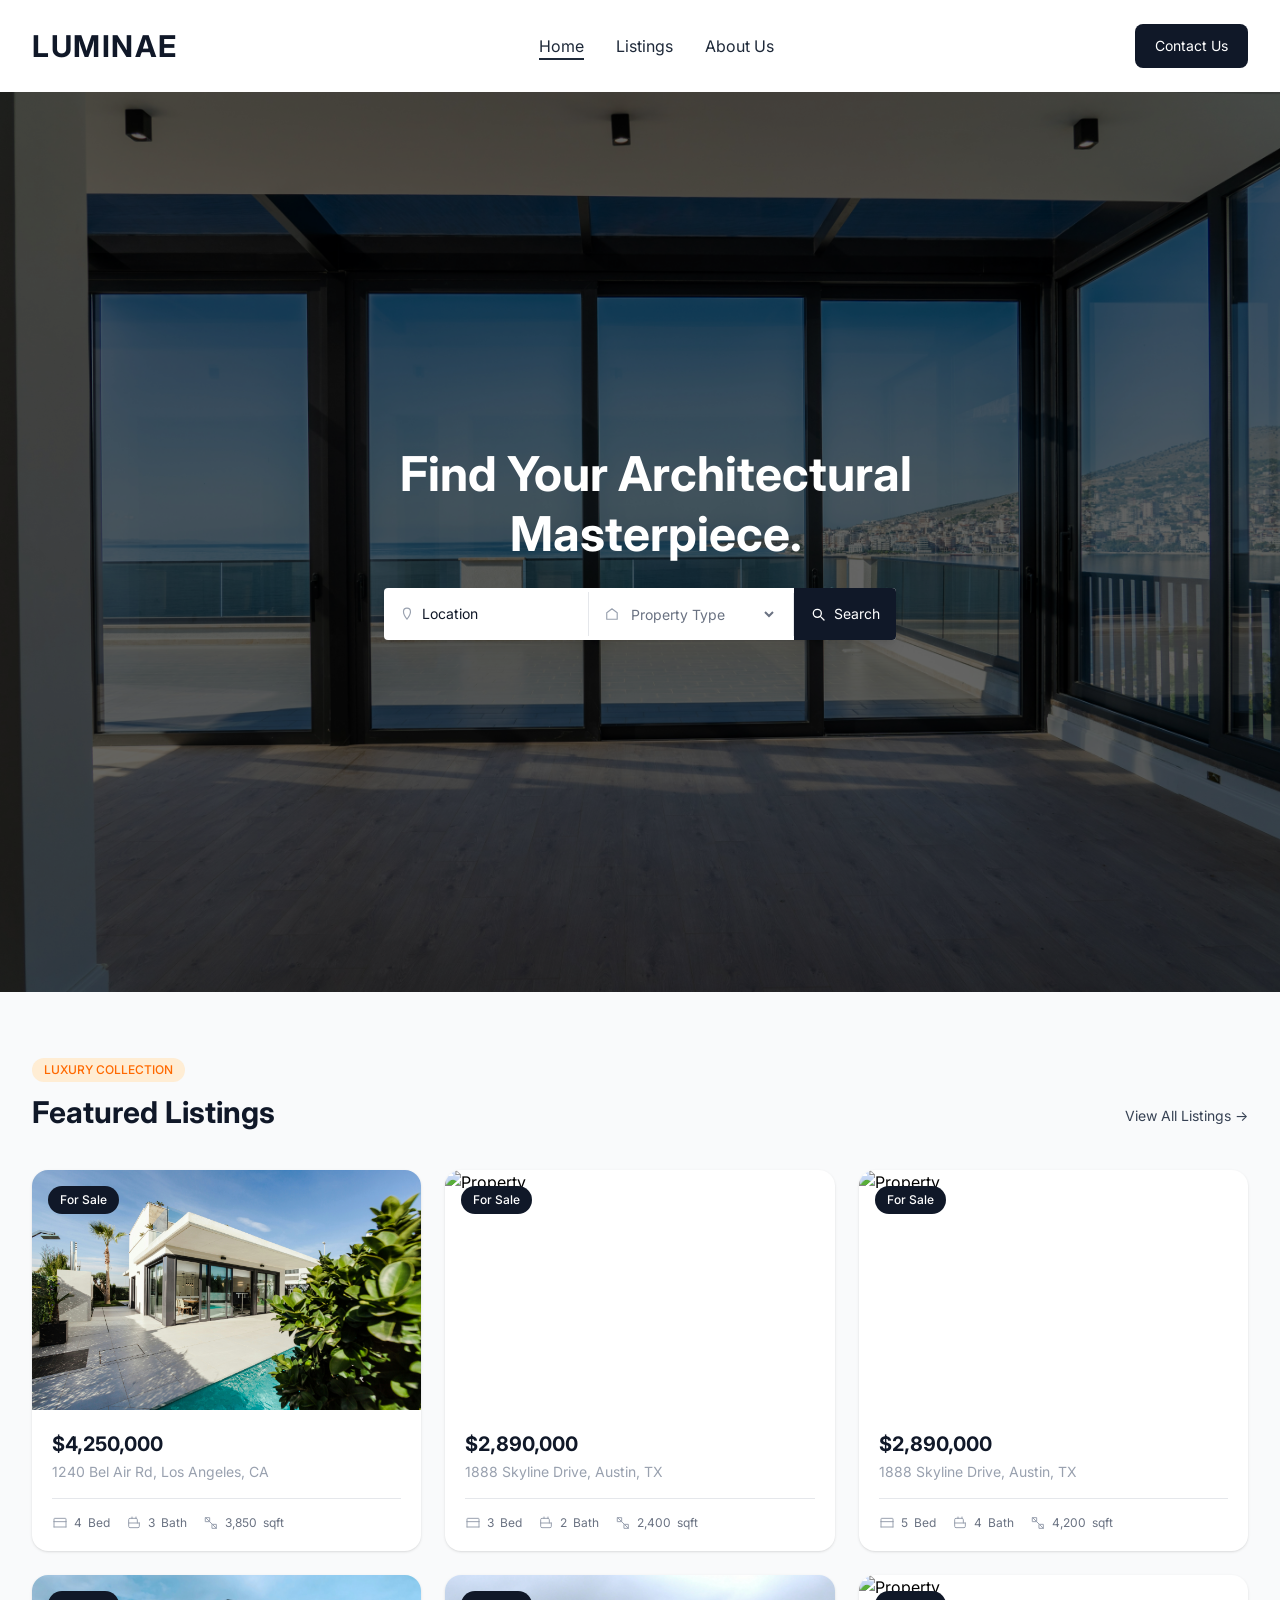
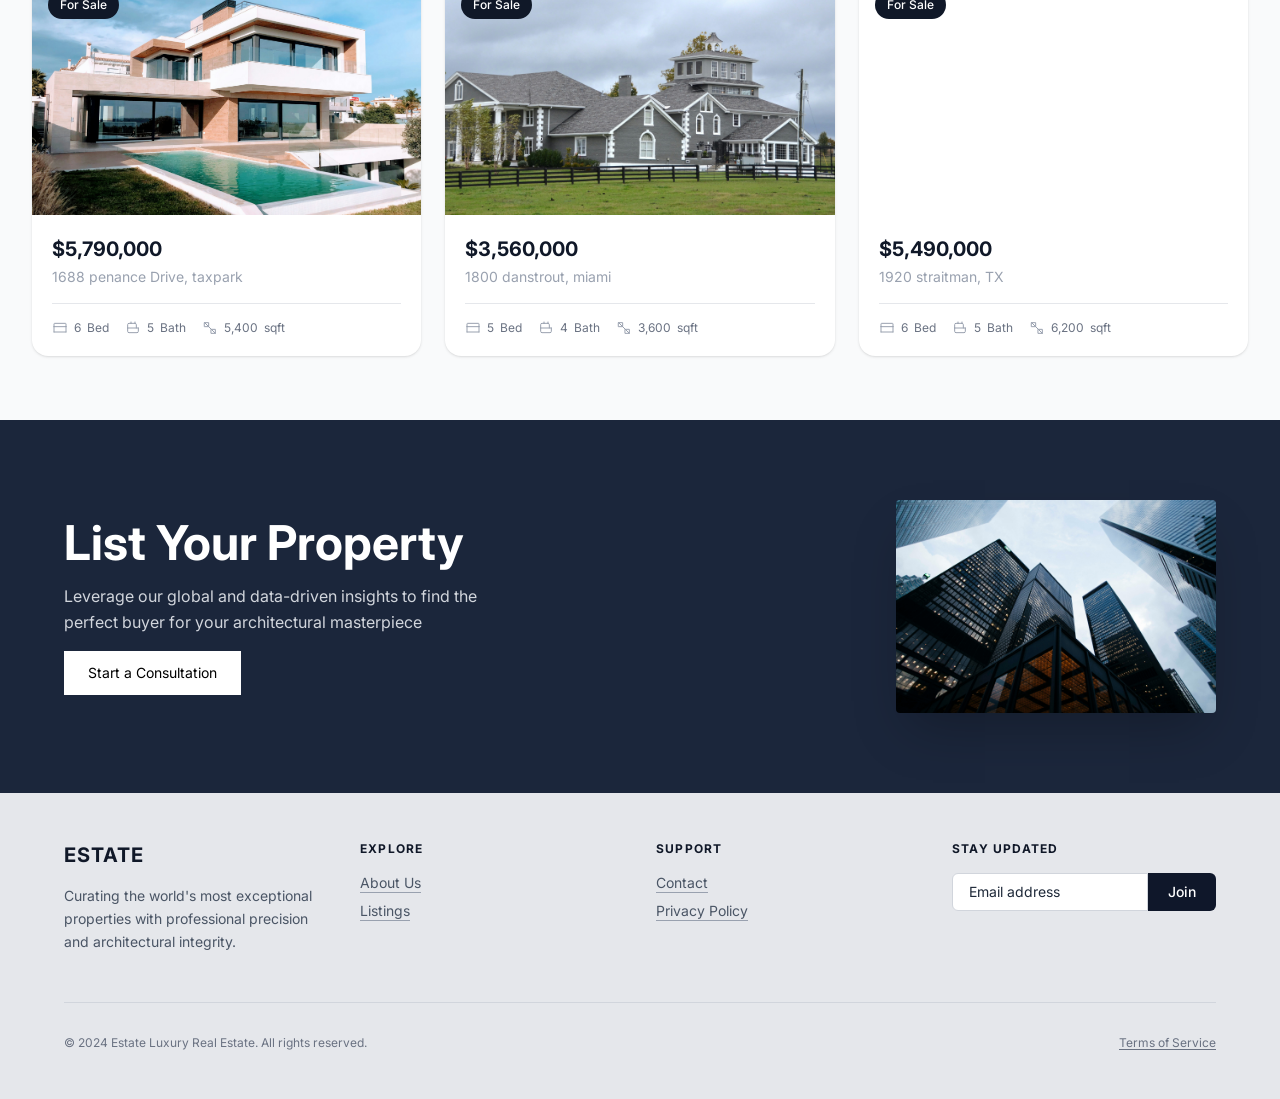
==== index.html @ 3fc5188b "initial commit" ====
<!DOCTYPE html>
<html lang="en">
<head>
    <meta charset="UTF-8">
    <meta name="viewport" content="width=device-width, initial-scale=1.0">
    <title>Document</title>
    <link rel="preconnect" href="https://fonts.googleapis.com">
    <link rel="preconnect" href="https://fonts.gstatic.com" crossorigin>
    <link href="https://fonts.googleapis.com/css2?family=Inter:wght@300;400;500;600;700&display=swap" rel="stylesheet">
    <link rel="stylesheet" href="output.css">
    <script src="https://cdn.jsdelivr.net/npm/gsap@3.12.5/dist/gsap.min.js"></script>
    <script src="https://cdn.jsdelivr.net/npm/gsap@3.12.5/dist/ScrollTrigger.min.js"></script>
  <style>
     #navbtn {
        display: none;
    }

@media (min-width: 768px) {
  #navbtn {
    display: flex;
  }
}
  </style> 

</head>

<body class="font-inter">
    <nav id="navbar" class="flex items-center justify-between px-8 py-6 sticky top-0 z-50 bg-white">

        <!--Logo-->
        <div class="text-3xl font-bold text-gray-900 tracking-wider uppercase">Luminae</div>

        <!--Nav-links-->
  <ul class="hidden md:flex items-center gap-8">
       <li>
          <a href="index.html" class="text-md text-gray-800 border-b-2 border-gray-800 pb-0.5">Home</a>
       </li>
       <li>
          <a href="listings.html" class="relative group text-md text-gray-800 pb-0.5">
         Listings
         <span class="absolute bottom-0 left-0 w-0 h-0.5 bg-gray-900 transition-all duration-300 ease-in-out group-hover:w-full"></span>
          </a>
       </li>
       <li>
          <a href="about.html" class="relative group text-md text-gray-800 pb-0.5">
         About Us
         <span class="absolute bottom-0 left-0 w-0 h-0.5 bg-gray-900 transition-all duration-300 ease-in-out group-hover:w-full"></span>
          </a>
       </li>
   </ul>

        <!--CTA Button-->
        <a href="contact.html" id="navbtn" class="md:flex bg-gray-900 text-white text-sm py-3 px-5 rounded-lg hover:bg-gray-700 transition">Contact Us</a>

        <button id="menuBtn" class="flex md:hidden cursor-pointer p-2">
            <svg id="hamburgerIcon" xmlns="http://www.w3.org/2000/svg" class="w-6 h-6 text-gray-900" fill="none" viewBox="0 0 24 24" stroke="currentColor">
              <path stroke-linecap="round" stroke-linejoin="round" stroke-width="2" d="M4 6h16M4 12h10M4 18h16"/>
            </svg>
        </button>

         <div id="mobileMenu" class="hidden absolute top-full left-0 right-0 bg-white shadow-lg px-8 py-6 flex-col gap-6 z-50">
             <a href="index.html" class="relative group w-fit text-sm text-gray-800 pb-0.5">Home<span class="absolute bottom-0 left-0 w-0 h-0.5 bg-gray-900 transition-all duration-300 ease-in-out group-hover:w-full"></span></a>
             <a href="listings.html" class="relative group w-fit text-sm text-gray-800 pb-0.5">Listings<span class="absolute bottom-0 left-0 w-0 h-0.5 bg-gray-900 transition-all duration-300 ease-in-out group-hover:w-full"></span></a>
             <a href="about.html" class="relative group w-fit text-sm text-gray-800 pb-0.5">About Us<span class="absolute bottom-0 left-0 w-0 h-0.5 bg-gray-900 transition-all duration-300 ease-in-out group-hover:w-full"></span></a>
             <a href="contact.html" class="bg-gray-900 text-white text-sm py-3 px-5 w-fit rounded-lg hover:bg-gray-700 transition">Contact Us</a>
         </div>
    </nav>
             



  <section class="relative w-full h-screen flex flex-col items-center justify-center"> 

  <!-- Background Image -->
  <img src="assets/vangel-dimo-qFbauOaA9UY-unsplash.jpg" 
       class="absolute inset-0 w-full h-full object-cover" alt="">

  <!-- Dark overlay -->
  <div class="absolute inset-0 bg-black/60"></div>

  <!-- Text + Search Bar together -->
  <div class="relative items-center z-10 text-white text-center w-full px-8">
    
    <!-- Heading -->
    <h1 class="text-5xl pl-8 font-bold leading-tight mb-6 items-center">
      Find Your Architectural <br> Masterpiece.
    </h1>

    <!-- Search Bar -->
    <div class="flex items-center text-center bg-white rounded-sm overflow-hidden shadow-lg max-w-lg mx-auto">
      
      <!-- Location -->
      <div class="flex items-center gap-2 px-4 py-3 border-r border-gray-200 flex-1">
        <svg xmlns="http://www.w3.org/2000/svg" class="w-4 h-4 text-gray-400" fill="none" viewBox="0 0 24 24" stroke="currentColor">
          <path stroke-linecap="round" stroke-linejoin="round" stroke-width="2" d="M12 2C8.686 2 6 4.686 6 8c0 5.25 6 13 6 13s6-7.75 6-13c0-3.314-2.686-6-6-6z"/>
        </svg>
        <input type="text" placeholder="Location" class="outline-none text-sm text-gray-900 w-full">
      </div>

      <!-- Property Type -->
      <div class="flex items-center gap-2 px-4 py-3 border-r border-gray-200 flex-1">
        <svg xmlns="http://www.w3.org/2000/svg" class="w-4 h-4 text-gray-400" fill="none" viewBox="0 0 24 24" stroke="currentColor">
          <path stroke-linecap="round" stroke-linejoin="round" stroke-width="2" d="M3 9.75L12 3l9 6.75V21H3V9.75z"/>
        </svg>
        <select class="outline-none text-sm text-gray-500 w-full bg-transparent cursor-pointer">
          <option>Property Type</option>
          <option>House</option>
          <option>Apartment</option>
          <option>Villa</option>
        </select>
      </div>

      <!-- Search Button -->
      <button class="flex items-center gap-2 bg-gray-900 hover:bg-indigo-700 text-white text-sm px-4 py-4 transition duration-300">
        <svg xmlns="http://www.w3.org/2000/svg" class="w-4 h-4" fill="none" viewBox="0 0 24 24" stroke="currentColor">
          <path stroke-linecap="round" stroke-linejoin="round" stroke-width="2" d="M21 21l-4.35-4.35M17 11A6 6 0 1 1 5 11a6 6 0 0 1 12 0z"/>
        </svg>
        Search
      </button>

    </div>
  </div>

</section>

<section class="px-8 py-16 bg-gray-50" id="featured">

      <span class="inline-block bg-orange-100 text-orange-500 text-xs font-medium px-3 py-1 rounded-full mb-3">
        LUXURY COLLECTION
      </span>

      <div class="flex justify-between">
          <h2 class="text-3xl font-bold text-gray-900">Featured Listings</h2>
          <a href="listings.html" class="text-sm text-gray-700 hover:text-indigo-600 transition duration-300 flex items-center gap-1 mt-2 ">
           View All Listings →
          </a>
      </div>

      <!-- Grid Card-->
       <div class="grid grid-cols-1 md:grid-cols-3 gap-6 mt-10" id="cards-grid">

        <!--Card 1-->
        <div class="bg-white rounded-2xl overflow-hidden shadow-sm hover:shadow-md transition duration-300 group">
         <!-- Image -->
       <div class="relative overflow-hidden">
           <img src="assets/frames-for-your-heart-2d4lAQAlbDA-unsplash.jpg" class="w-full h-60 object-cover scale-100 group-hover:scale-105 transition duration-500 ease-in-out" alt="Property">
           <span class="absolute top-4 left-4 bg-gray-900 text-white text-xs font-medium px-3 py-1.5 rounded-full">
             For Sale
           </span>
        </div>
         <!-- Info -->
       <div class="p-5">
          <h3 class="text-xl font-bold text-gray-900 mb-1">$4,250,000</h3>
          <p class="text-sm text-gray-400 mb-4">1240 Bel Air Rd, Los Angeles, CA</p>
          <div class="h-px bg-gray-200 mb-4"></div>
       <div class="flex items-center gap-4 text-xs text-gray-500">
          <span class="flex items-center gap-1.5">
          <svg xmlns="http://www.w3.org/2000/svg" class="w-4 h-4 text-gray-400" fill="none" viewBox="0 0 24 24" stroke="currentColor">
            <path stroke-linecap="round" stroke-linejoin="round" stroke-width="1.5" d="M3 10V6a1 1 0 011-1h16a1 1 0 011 1v4M3 10h18M3 10v8m18-8v8M3 18h18"/>
          </svg>
          4 <span class="hidden md:hidden lg:flex">Bed</span>
        </span>
        <span class="flex items-center gap-1.5">
          <svg xmlns="http://www.w3.org/2000/svg" class="w-4 h-4 text-gray-400" fill="none" viewBox="0 0 24 24" stroke="currentColor">
            <path stroke-linecap="round" stroke-linejoin="round" stroke-width="1.5" d="M4 12h16M4 12V7a2 2 0 012-2h3m0 0V3m0 2h6m0 0V3m0 2a2 2 0 012 2v5M4 12v5a2 2 0 002 2h12a2 2 0 002-2v-5"/>
          </svg>
          3 <span class="hidden md:hidden lg:flex">Bath</span>
        </span>
        <span class="flex items-center gap-1.5">
          <svg xmlns="http://www.w3.org/2000/svg" class="w-4 h-4 text-gray-400" fill="none" viewBox="0 0 24 24" stroke="currentColor">
            <path stroke-linecap="round" stroke-linejoin="round" stroke-width="1.5" d="M4 4h6v6H4zM4 4l16 16M14 14h6v6h-6z"/>
          </svg>
          3,850 <span class="hidden md:hidden lg:flex">sqft</span>
        </span>
      </div>
    </div>
  </div>

  <!--Card 2-->
  <div class="bg-white rounded-2xl overflow-hidden shadow-sm hover:shadow-md transition duration-300 group">
         <!-- Image -->
       <div class="relative overflow-hidden">
           <img src="assets/point3d-commercial-imaging-ltd--45_-1tND3k-unsplash.jpg" class="w-full h-60 object-cover scale-100 group-hover:scale-105 transition duration-500 ease-in-out" alt="Property">
           <span class="absolute top-4 left-4 bg-gray-900 text-white text-xs font-medium px-3 py-1.5 rounded-full">
             For Sale
           </span>
        </div>
         <!-- Info -->
       <div class="p-5">
          <h3 class="text-xl font-bold text-gray-900 mb-1">$2,890,000</h3>
          <p class="text-sm text-gray-400 mb-4">1888 Skyline Drive, Austin, TX</p>
          <div class="h-px bg-gray-200 mb-4"></div>
       <div class="flex items-center gap-4 text-xs text-gray-500">
          <span class="flex items-center gap-1.5">
          <svg xmlns="http://www.w3.org/2000/svg" class="w-4 h-4 text-gray-400" fill="none" viewBox="0 0 24 24" stroke="currentColor">
            <path stroke-linecap="round" stroke-linejoin="round" stroke-width="1.5" d="M3 10V6a1 1 0 011-1h16a1 1 0 011 1v4M3 10h18M3 10v8m18-8v8M3 18h18"/>
          </svg>
          3 <span class="hidden md:hidden lg:flex">Bed</span>
        </span>
        <span class="flex items-center gap-1.5">
          <svg xmlns="http://www.w3.org/2000/svg" class="w-4 h-4 text-gray-400" fill="none" viewBox="0 0 24 24" stroke="currentColor">
            <path stroke-linecap="round" stroke-linejoin="round" stroke-width="1.5" d="M4 12h16M4 12V7a2 2 0 012-2h3m0 0V3m0 2h6m0 0V3m0 2a2 2 0 012 2v5M4 12v5a2 2 0 002 2h12a2 2 0 002-2v-5"/>
          </svg>
          2 <span class="hidden md:hidden lg:flex">Bath</span>
        </span>
        <span class="flex items-center gap-1.5">
          <svg xmlns="http://www.w3.org/2000/svg" class="w-4 h-4 text-gray-400" fill="none" viewBox="0 0 24 24" stroke="currentColor">
            <path stroke-linecap="round" stroke-linejoin="round" stroke-width="1.5" d="M4 4h6v6H4zM4 4l16 16M14 14h6v6h-6z"/>
          </svg>
          2,400 <span class="hidden md:hidden lg:flex">sqft</span>
        </span>
      </div>
    </div>
  </div>

  <!--Card 3-->
  <div class="bg-white rounded-2xl overflow-hidden shadow-sm hover:shadow-md transition duration-300 group">
         <!-- Image -->
       <div class="relative overflow-hidden">
           <img src="assets/point3d-commercial-imaging-ltd-X_JXnSBKOO4-unsplash.jpg" class="w-full h-60 object-cover scale-100 group-hover:scale-105 transition duration-500 ease-in-out" alt="Property">
           <span class="absolute top-4 left-4 bg-gray-900 text-white text-xs font-medium px-3 py-1.5 rounded-full">
             For Sale
           </span>
        </div>
         <!-- Info -->
       <div class="p-5">
          <h3 class="text-xl font-bold text-gray-900 mb-1">$2,890,000</h3>
          <p class="text-sm text-gray-400 mb-4">1888 Skyline Drive, Austin, TX</p>
          <div class="h-px bg-gray-200 mb-4"></div>
       <div class="flex items-center gap-4 text-xs text-gray-500">
          <span class="flex items-center gap-1.5">
          <svg xmlns="http://www.w3.org/2000/svg" class="w-4 h-4 text-gray-400" fill="none" viewBox="0 0 24 24" stroke="currentColor">
            <path stroke-linecap="round" stroke-linejoin="round" stroke-width="1.5" d="M3 10V6a1 1 0 011-1h16a1 1 0 011 1v4M3 10h18M3 10v8m18-8v8M3 18h18"/>
          </svg>
          5 <span class="hidden md:hidden lg:flex">Bed</span>
        </span>
        <span class="flex items-center gap-1.5">
          <svg xmlns="http://www.w3.org/2000/svg" class="w-4 h-4 text-gray-400" fill="none" viewBox="0 0 24 24" stroke="currentColor">
            <path stroke-linecap="round" stroke-linejoin="round" stroke-width="1.5" d="M4 12h16M4 12V7a2 2 0 012-2h3m0 0V3m0 2h6m0 0V3m0 2a2 2 0 012 2v5M4 12v5a2 2 0 002 2h12a2 2 0 002-2v-5"/>
          </svg>
          4 <span class="hidden md:hidden lg:flex">Bath</span>
        </span>
        <span class="flex items-center gap-1.5">
          <svg xmlns="http://www.w3.org/2000/svg" class="w-4 h-4 text-gray-400" fill="none" viewBox="0 0 24 24" stroke="currentColor">
            <path stroke-linecap="round" stroke-linejoin="round" stroke-width="1.5" d="M4 4h6v6H4zM4 4l16 16M14 14h6v6h-6z"/>
          </svg>
          4,200 <span class="hidden md:hidden lg:flex">sqft</span>
        </span>
      </div>
    </div>
  </div>

  <!--Card 4-->
    <div class="bg-white rounded-2xl overflow-hidden shadow-sm hover:shadow-md transition duration-300 group">
         <!-- Image -->
       <div class="relative overflow-hidden">
           <img src="assets/webaliser-_TPTXZd9mOo-unsplash.jpg" class="w-full h-60 object-cover scale-100 group-hover:scale-105 transition duration-500 ease-in-out" alt="Property">
           <span class="absolute top-4 left-4 bg-gray-900 text-white text-xs font-medium px-3 py-1.5 rounded-full">
             For Sale
           </span>
        </div>
         <!-- Info -->
       <div class="p-5">
          <h3 class="text-xl font-bold text-gray-900 mb-1">$5,790,000</h3>
          <p class="text-sm text-gray-400 mb-4">1688 penance Drive, taxpark</p>
          <div class="h-px bg-gray-200 mb-4"></div>
       <div class="flex items-center gap-4 text-xs text-gray-500">
          <span class="flex items-center gap-1.5">
          <svg xmlns="http://www.w3.org/2000/svg" class="w-4 h-4 text-gray-400" fill="none" viewBox="0 0 24 24" stroke="currentColor">
            <path stroke-linecap="round" stroke-linejoin="round" stroke-width="1.5" d="M3 10V6a1 1 0 011-1h16a1 1 0 011 1v4M3 10h18M3 10v8m18-8v8M3 18h18"/>
          </svg>
          6 <span class="hidden md:hidden lg:flex">Bed</span>
        </span>
        <span class="flex items-center gap-1.5">
          <svg xmlns="http://www.w3.org/2000/svg" class="w-4 h-4 text-gray-400" fill="none" viewBox="0 0 24 24" stroke="currentColor">
            <path stroke-linecap="round" stroke-linejoin="round" stroke-width="1.5" d="M4 12h16M4 12V7a2 2 0 012-2h3m0 0V3m0 2h6m0 0V3m0 2a2 2 0 012 2v5M4 12v5a2 2 0 002 2h12a2 2 0 002-2v-5"/>
          </svg>
          5 <span class="hidden md:hidden lg:flex">Bath</span>
        </span>
        <span class="flex items-center gap-1.5">
          <svg xmlns="http://www.w3.org/2000/svg" class="w-4 h-4 text-gray-400" fill="none" viewBox="0 0 24 24" stroke="currentColor">
            <path stroke-linecap="round" stroke-linejoin="round" stroke-width="1.5" d="M4 4h6v6H4zM4 4l16 16M14 14h6v6h-6z"/>
          </svg>
          5,400 <span class="hidden md:hidden lg:flex">sqft</span>
        </span>
      </div>
    </div>
  </div>

  <!--Card 5-->
   <div class="bg-white rounded-2xl overflow-hidden shadow-sm hover:shadow-md transition duration-300 group">
         <!-- Image -->
       <div class="relative overflow-hidden">
           <img src="assets/roger-starnes-sr-lPHkueOsFJ8-unsplash.jpg" class="w-full h-60 object-cover scale-100 group-hover:scale-105 transition duration-500 ease-in-out" alt="Property">
           <span class="absolute top-4 left-4 bg-gray-900 text-white text-xs font-medium px-3 py-1.5 rounded-full">
             For Sale
           </span>
        </div>
         <!-- Info -->
       <div class="p-5">
          <h3 class="text-xl font-bold text-gray-900 mb-1">$3,560,000</h3>
          <p class="text-sm text-gray-400 mb-4">1800 danstrout, miami</p>
          <div class="h-px bg-gray-200 mb-4"></div>
       <div class="flex items-center gap-4 text-xs text-gray-500">
          <span class="flex items-center gap-1.5">
          <svg xmlns="http://www.w3.org/2000/svg" class="w-4 h-4 text-gray-400" fill="none" viewBox="0 0 24 24" stroke="currentColor">
            <path stroke-linecap="round" stroke-linejoin="round" stroke-width="1.5" d="M3 10V6a1 1 0 011-1h16a1 1 0 011 1v4M3 10h18M3 10v8m18-8v8M3 18h18"/>
          </svg>
          5 <span class="hidden md:hidden lg:flex">Bed</span>
        </span>
        <span class="flex items-center gap-1.5">
          <svg xmlns="http://www.w3.org/2000/svg" class="w-4 h-4 text-gray-400" fill="none" viewBox="0 0 24 24" stroke="currentColor">
            <path stroke-linecap="round" stroke-linejoin="round" stroke-width="1.5" d="M4 12h16M4 12V7a2 2 0 012-2h3m0 0V3m0 2h6m0 0V3m0 2a2 2 0 012 2v5M4 12v5a2 2 0 002 2h12a2 2 0 002-2v-5"/>
          </svg>
          4 <span class="hidden md:hidden lg:flex">Bath</span>
        </span>
        <span class="flex items-center gap-1.5">
          <svg xmlns="http://www.w3.org/2000/svg" class="w-4 h-4 text-gray-400" fill="none" viewBox="0 0 24 24" stroke="currentColor">
            <path stroke-linecap="round" stroke-linejoin="round" stroke-width="1.5" d="M4 4h6v6H4zM4 4l16 16M14 14h6v6h-6z"/>
          </svg>
          3,600 <span class="hidden md:hidden lg:flex">sqft</span>
        </span>
      </div>
    </div>
  </div>

  <!--Card 6-->
   <div class="bg-white rounded-2xl overflow-hidden shadow-sm hover:shadow-md transition duration-300 group">
         <!-- Image -->
       <div class="relative overflow-hidden">
           <img src="assets/wes-fischer-g39p1kDjvSY-unsplash.jpg" class="w-full h-60 object-cover scale-100 group-hover:scale-105 transition duration-500 ease-in-out" alt="Property">
           <span class="absolute top-4 left-4 bg-gray-900 text-white text-xs font-medium px-3 py-1.5 rounded-full">
             For Sale
           </span>
        </div>
         <!-- Info -->
       <div class="p-5">
          <h3 class="text-xl font-bold text-gray-900 mb-1">$5,490,000</h3>
          <p class="text-sm text-gray-400 mb-4">1920 straitman, TX</p>
          <div class="h-px bg-gray-200 mb-4"></div>
       <div class="flex items-center gap-4 text-xs text-gray-500">
          <span class="flex items-center gap-1.5">
          <svg xmlns="http://www.w3.org/2000/svg" class="w-4 h-4 text-gray-400" fill="none" viewBox="0 0 24 24" stroke="currentColor">
            <path stroke-linecap="round" stroke-linejoin="round" stroke-width="1.5" d="M3 10V6a1 1 0 011-1h16a1 1 0 011 1v4M3 10h18M3 10v8m18-8v8M3 18h18"/>
          </svg>
          6 <span class="hidden md:hidden lg:flex">Bed</span>
        </span>
        <span class="flex items-center gap-1.5">
          <svg xmlns="http://www.w3.org/2000/svg" class="w-4 h-4 text-gray-400" fill="none" viewBox="0 0 24 24" stroke="currentColor">
            <path stroke-linecap="round" stroke-linejoin="round" stroke-width="1.5" d="M4 12h16M4 12V7a2 2 0 012-2h3m0 0V3m0 2h6m0 0V3m0 2a2 2 0 012 2v5M4 12v5a2 2 0 002 2h12a2 2 0 002-2v-5"/>
          </svg>
          5 <span class="hidden md:hidden lg:flex">Bath</span>
        </span>
        <span class="flex items-center gap-1.5">
          <svg xmlns="http://www.w3.org/2000/svg" class="w-4 h-4 text-gray-400" fill="none" viewBox="0 0 24 24" stroke="currentColor">
            <path stroke-linecap="round" stroke-linejoin="round" stroke-width="1.5" d="M4 4h6v6H4zM4 4l16 16M14 14h6v6h-6z"/>
          </svg>
          6,200 <span class="hidden md:hidden lg:flex">sqft</span>
        </span>
      </div>
    </div>
  </div>
</div>

</section>

<section class="bg-[#1B263B] px-5 py-20" id="list-property">
    <div class="flex flex-col items-center justify-between max-w-6xl mx-auto gap-12 md:flex-row">

        <!--left content-->
        <div class="flex-1 text-center md:text-left">
           <h2 class="text-white text-5xl font-bold mb-4">List Your Property</h2>
           <p class="text-gray-300 text-mb leading-relaxed mb-4">Leverage our global and data-driven insights to find the <br> perfect buyer for your architectural masterpiece</p>
           <a href="contact.html" class="inline-block bg-white text-black text-sm px-6 py-3 hover:bg-white hover:text-gray-900 transition duration-300">Start a Consultation</a>
        </div>
         
        <!--Right content-->
        <div class="flex-1 flex justify-end">
            <img src="assets/sean-pollock-PhYq704ffdA-unsplash.jpg" class="w-80 rounded-sm shadow-2xl object-cover" alt="">
        </div>
        
    </div>
</section>

<!--Footer section-->
 <footer class="bg-[#e5e7eb] text-gray-800 px-8 py-12 md:px-16" id="footer">
  <div class="max-w-7xl mx-auto grid grid-cols-1 md:grid-cols-4 gap-12 md:gap-8">
    
    <div class="space-y-4">
      <h2 class="text-xl text-gray-900 font-bold tracking-wider uppercase">Estate</h2>
      <p class="text-sm leading-relaxed text-gray-600 max-w-xs">
        Curating the world's most exceptional properties with professional precision and architectural integrity.
      </p>
    </div>

    <div class="space-y-4">
      <h3 class="text-xs text-gray-900 font-bold tracking-widest uppercase">Explore</h3>
      <ul class="space-y-2 text-sm text-gray-600 underline underline-offset-4 decoration-gray-400 hover:decoration-gray-800">
        <li><a href="about.html">About Us</a></li>
        <li><a href="listings.html">Listings</a></li>
      </ul>
    </div>

    <div class="space-y-4">
      <h3 class="text-xs text-gray-900 font-bold tracking-widest uppercase">Support</h3>
      <ul class="space-y-2 text-sm text-gray-600 underline underline-offset-4 decoration-gray-400 hover:decoration-gray-800">
        <li><a href="contact.html">Contact</a></li>
        <li><a href="#">Privacy Policy</a></li>
      </ul>
    </div>

    <div class="space-y-4">
      <h3 class="text-xs text-gray-900 font-bold tracking-widest uppercase">Stay Updated</h3>
      <div class="flex items-stretch">
        <input type="email" placeholder="Email address" class="w-full px-4 py-2 bg-white border border-gray-300 focus:outline-none rounded-l-md text-sm">
        <button class="bg-[#0f172a] text-white px-5 py-2 text-sm font-medium rounded-r-md hover:bg-gray-800 transition">
          Join
        </button>
      </div>
    </div>
  </div>

  <div class="max-w-7xl mx-auto border-t border-gray-300 mt-12 pt-8 flex flex-col md:flex-row justify-between items-center gap-4 text-xs text-gray-500">
    <p>© 2024 Estate Luxury Real Estate. All rights reserved.</p>
    <a href="#" class="underline underline-offset-2">Terms of Service</a>
  </div>
</footer>
     
  <script>
       gsap.registerPlugin(ScrollTrigger);
  </script>
  <script src="navbar.js"></script>
  <script src="home.js"></script>
</body>
</body>
</html>
---- output.css ----
/*! tailwindcss v4.3.0 | MIT License | https://tailwindcss.com */
@layer properties;
@layer theme, base, components, utilities;
@layer theme {
  :root, :host {
    --font-sans: ui-sans-serif, system-ui, sans-serif, "Apple Color Emoji",
      "Segoe UI Emoji", "Segoe UI Symbol", "Noto Color Emoji";
    --font-mono: ui-monospace, SFMono-Regular, Menlo, Monaco, Consolas, "Liberation Mono",
      "Courier New", monospace;
    --color-orange-100: oklch(95.4% 0.038 75.164);
    --color-orange-500: oklch(70.5% 0.213 47.604);
    --color-indigo-600: oklch(51.1% 0.262 276.966);
    --color-indigo-700: oklch(45.7% 0.24 277.023);
    --color-gray-50: oklch(98.5% 0.002 247.839);
    --color-gray-100: oklch(96.7% 0.003 264.542);
    --color-gray-200: oklch(92.8% 0.006 264.531);
    --color-gray-300: oklch(87.2% 0.01 258.338);
    --color-gray-400: oklch(70.7% 0.022 261.325);
    --color-gray-500: oklch(55.1% 0.027 264.364);
    --color-gray-600: oklch(44.6% 0.03 256.802);
    --color-gray-700: oklch(37.3% 0.034 259.733);
    --color-gray-800: oklch(27.8% 0.033 256.848);
    --color-gray-900: oklch(21% 0.034 264.665);
    --color-black: #000;
    --color-white: #fff;
    --spacing: 0.25rem;
    --container-xs: 20rem;
    --container-md: 28rem;
    --container-lg: 32rem;
    --container-5xl: 64rem;
    --container-6xl: 72rem;
    --container-7xl: 80rem;
    --text-xs: 0.75rem;
    --text-xs--line-height: calc(1 / 0.75);
    --text-sm: 0.875rem;
    --text-sm--line-height: calc(1.25 / 0.875);
    --text-base: 1rem;
    --text-base--line-height: calc(1.5 / 1);
    --text-lg: 1.125rem;
    --text-lg--line-height: calc(1.75 / 1.125);
    --text-xl: 1.25rem;
    --text-xl--line-height: calc(1.75 / 1.25);
    --text-3xl: 1.875rem;
    --text-3xl--line-height: calc(2.25 / 1.875);
    --text-5xl: 3rem;
    --text-5xl--line-height: 1;
    --font-weight-medium: 500;
    --font-weight-semibold: 600;
    --font-weight-bold: 700;
    --tracking-wider: 0.05em;
    --tracking-widest: 0.1em;
    --leading-tight: 1.25;
    --leading-normal: 1.5;
    --leading-relaxed: 1.625;
    --radius-sm: 0.25rem;
    --radius-md: 0.375rem;
    --radius-lg: 0.5rem;
    --radius-2xl: 1rem;
    --ease-in-out: cubic-bezier(0.4, 0, 0.2, 1);
    --default-transition-duration: 150ms;
    --default-transition-timing-function: cubic-bezier(0.4, 0, 0.2, 1);
    --default-font-family: var(--font-sans);
    --default-mono-font-family: var(--font-mono);
    --font-inter: 'Inter', sans-serif;
  }
}
@layer base {
  *, ::after, ::before, ::backdrop, ::file-selector-button {
    box-sizing: border-box;
    margin: 0;
    padding: 0;
    border: 0 solid;
  }
  html, :host {
    line-height: 1.5;
    -webkit-text-size-adjust: 100%;
    tab-size: 4;
    font-family: var(--default-font-family, ui-sans-serif, system-ui, sans-serif, "Apple Color Emoji", "Segoe UI Emoji", "Segoe UI Symbol", "Noto Color Emoji");
    font-feature-settings: var(--default-font-feature-settings, normal);
    font-variation-settings: var(--default-font-variation-settings, normal);
    -webkit-tap-highlight-color: transparent;
  }
  hr {
    height: 0;
    color: inherit;
    border-top-width: 1px;
  }
  abbr:where([title]) {
    -webkit-text-decoration: underline dotted;
    text-decoration: underline dotted;
  }
  h1, h2, h3, h4, h5, h6 {
    font-size: inherit;
    font-weight: inherit;
  }
  a {
    color: inherit;
    -webkit-text-decoration: inherit;
    text-decoration: inherit;
  }
  b, strong {
    font-weight: bolder;
  }
  code, kbd, samp, pre {
    font-family: var(--default-mono-font-family, ui-monospace, SFMono-Regular, Menlo, Monaco, Consolas, "Liberation Mono", "Courier New", monospace);
    font-feature-settings: var(--default-mono-font-feature-settings, normal);
    font-variation-settings: var(--default-mono-font-variation-settings, normal);
    font-size: 1em;
  }
  small {
    font-size: 80%;
  }
  sub, sup {
    font-size: 75%;
    line-height: 0;
    position: relative;
    vertical-align: baseline;
  }
  sub {
    bottom: -0.25em;
  }
  sup {
    top: -0.5em;
  }
  table {
    text-indent: 0;
    border-color: inherit;
    border-collapse: collapse;
  }
  :-moz-focusring {
    outline: auto;
  }
  progress {
    vertical-align: baseline;
  }
  summary {
    display: list-item;
  }
  ol, ul, menu {
    list-style: none;
  }
  img, svg, video, canvas, audio, iframe, embed, object {
    display: block;
    vertical-align: middle;
  }
  img, video {
    max-width: 100%;
    height: auto;
  }
  button, input, select, optgroup, textarea, ::file-selector-button {
    font: inherit;
    font-feature-settings: inherit;
    font-variation-settings: inherit;
    letter-spacing: inherit;
    color: inherit;
    border-radius: 0;
    background-color: transparent;
    opacity: 1;
  }
  :where(select:is([multiple], [size])) optgroup {
    font-weight: bolder;
  }
  :where(select:is([multiple], [size])) optgroup option {
    padding-inline-start: 20px;
  }
  ::file-selector-button {
    margin-inline-end: 4px;
  }
  ::placeholder {
    opacity: 1;
  }
  @supports (not (-webkit-appearance: -apple-pay-button))  or (contain-intrinsic-size: 1px) {
    ::placeholder {
      color: currentcolor;
      @supports (color: color-mix(in lab, red, red)) {
        color: color-mix(in oklab, currentcolor 50%, transparent);
      }
    }
  }
  textarea {
    resize: vertical;
  }
  ::-webkit-search-decoration {
    -webkit-appearance: none;
  }
  ::-webkit-date-and-time-value {
    min-height: 1lh;
    text-align: inherit;
  }
  ::-webkit-datetime-edit {
    display: inline-flex;
  }
  ::-webkit-datetime-edit-fields-wrapper {
    padding: 0;
  }
  ::-webkit-datetime-edit, ::-webkit-datetime-edit-year-field, ::-webkit-datetime-edit-month-field, ::-webkit-datetime-edit-day-field, ::-webkit-datetime-edit-hour-field, ::-webkit-datetime-edit-minute-field, ::-webkit-datetime-edit-second-field, ::-webkit-datetime-edit-millisecond-field, ::-webkit-datetime-edit-meridiem-field {
    padding-block: 0;
  }
  ::-webkit-calendar-picker-indicator {
    line-height: 1;
  }
  :-moz-ui-invalid {
    box-shadow: none;
  }
  button, input:where([type="button"], [type="reset"], [type="submit"]), ::file-selector-button {
    appearance: button;
  }
  ::-webkit-inner-spin-button, ::-webkit-outer-spin-button {
    height: auto;
  }
  [hidden]:where(:not([hidden="until-found"])) {
    display: none !important;
  }
}
@layer utilities {
  .pointer-events-none {
    pointer-events: none;
  }
  .absolute {
    position: absolute;
  }
  .relative {
    position: relative;
  }
  .sticky {
    position: sticky;
  }
  .inset-0 {
    inset: calc(var(--spacing) * 0);
  }
  .top-0 {
    top: calc(var(--spacing) * 0);
  }
  .top-3 {
    top: calc(var(--spacing) * 3);
  }
  .top-3\.5 {
    top: calc(var(--spacing) * 3.5);
  }
  .top-4 {
    top: calc(var(--spacing) * 4);
  }
  .top-full {
    top: 100%;
  }
  .right-0 {
    right: calc(var(--spacing) * 0);
  }
  .right-2 {
    right: calc(var(--spacing) * 2);
  }
  .right-2\.5 {
    right: calc(var(--spacing) * 2.5);
  }
  .bottom-0 {
    bottom: calc(var(--spacing) * 0);
  }
  .bottom-3 {
    bottom: calc(var(--spacing) * 3);
  }
  .bottom-3\.5 {
    bottom: calc(var(--spacing) * 3.5);
  }
  .left-0 {
    left: calc(var(--spacing) * 0);
  }
  .left-4 {
    left: calc(var(--spacing) * 4);
  }
  .z-10 {
    z-index: 10;
  }
  .z-50 {
    z-index: 50;
  }
  .mx-auto {
    margin-inline: auto;
  }
  .mt-1 {
    margin-top: calc(var(--spacing) * 1);
  }
  .mt-2 {
    margin-top: calc(var(--spacing) * 2);
  }
  .mt-3 {
    margin-top: calc(var(--spacing) * 3);
  }
  .mt-4 {
    margin-top: calc(var(--spacing) * 4);
  }
  .mt-5 {
    margin-top: calc(var(--spacing) * 5);
  }
  .mt-6 {
    margin-top: calc(var(--spacing) * 6);
  }
  .mt-10 {
    margin-top: calc(var(--spacing) * 10);
  }
  .mt-12 {
    margin-top: calc(var(--spacing) * 12);
  }
  .mt-16 {
    margin-top: calc(var(--spacing) * 16);
  }
  .mb-1 {
    margin-bottom: calc(var(--spacing) * 1);
  }
  .mb-1\.5 {
    margin-bottom: calc(var(--spacing) * 1.5);
  }
  .mb-3 {
    margin-bottom: calc(var(--spacing) * 3);
  }
  .mb-3\.5 {
    margin-bottom: calc(var(--spacing) * 3.5);
  }
  .mb-4 {
    margin-bottom: calc(var(--spacing) * 4);
  }
  .mb-5 {
    margin-bottom: calc(var(--spacing) * 5);
  }
  .mb-6 {
    margin-bottom: calc(var(--spacing) * 6);
  }
  .mb-12 {
    margin-bottom: calc(var(--spacing) * 12);
  }
  .block {
    display: block;
  }
  .flex {
    display: flex;
  }
  .grid {
    display: grid;
  }
  .hidden {
    display: none;
  }
  .inline-block {
    display: inline-block;
  }
  .table {
    display: table;
  }
  .aspect-4\/3 {
    aspect-ratio: 4/3;
  }
  .aspect-\[4\/3\] {
    aspect-ratio: 4/3;
  }
  .aspect-square {
    aspect-ratio: 1 / 1;
  }
  .h-0 {
    height: calc(var(--spacing) * 0);
  }
  .h-0\.5 {
    height: calc(var(--spacing) * 0.5);
  }
  .h-4 {
    height: calc(var(--spacing) * 4);
  }
  .h-6 {
    height: calc(var(--spacing) * 6);
  }
  .h-8 {
    height: calc(var(--spacing) * 8);
  }
  .h-60 {
    height: calc(var(--spacing) * 60);
  }
  .h-64 {
    height: calc(var(--spacing) * 64);
  }
  .h-70 {
    height: calc(var(--spacing) * 70);
  }
  .h-80 {
    height: calc(var(--spacing) * 80);
  }
  .h-95 {
    height: calc(var(--spacing) * 95);
  }
  .h-96 {
    height: calc(var(--spacing) * 96);
  }
  .h-full {
    height: 100%;
  }
  .h-px {
    height: 1px;
  }
  .h-screen {
    height: 100vh;
  }
  .min-h-70 {
    min-height: calc(var(--spacing) * 70);
  }
  .w-0 {
    width: calc(var(--spacing) * 0);
  }
  .w-2 {
    width: calc(var(--spacing) * 2);
  }
  .w-2\.5 {
    width: calc(var(--spacing) * 2.5);
  }
  .w-4 {
    width: calc(var(--spacing) * 4);
  }
  .w-6 {
    width: calc(var(--spacing) * 6);
  }
  .w-10 {
    width: calc(var(--spacing) * 10);
  }
  .w-70 {
    width: calc(var(--spacing) * 70);
  }
  .w-80 {
    width: calc(var(--spacing) * 80);
  }
  .w-fit {
    width: fit-content;
  }
  .w-full {
    width: 100%;
  }
  .max-w-5xl {
    max-width: var(--container-5xl);
  }
  .max-w-6xl {
    max-width: var(--container-6xl);
  }
  .max-w-7xl {
    max-width: var(--container-7xl);
  }
  .max-w-lg {
    max-width: var(--container-lg);
  }
  .max-w-md {
    max-width: var(--container-md);
  }
  .max-w-xs {
    max-width: var(--container-xs);
  }
  .flex-1 {
    flex: 1;
  }
  .flex-grow {
    flex-grow: 1;
  }
  .grow {
    flex-grow: 1;
  }
  .border-collapse {
    border-collapse: collapse;
  }
  .scale-100 {
    --tw-scale-x: 100%;
    --tw-scale-y: 100%;
    --tw-scale-z: 100%;
    scale: var(--tw-scale-x) var(--tw-scale-y);
  }
  .cursor-pointer {
    cursor: pointer;
  }
  .resize {
    resize: both;
  }
  .appearance-none {
    appearance: none;
  }
  .grid-cols-1 {
    grid-template-columns: repeat(1, minmax(0, 1fr));
  }
  .grid-cols-3 {
    grid-template-columns: repeat(3, minmax(0, 1fr));
  }
  .flex-col {
    flex-direction: column;
  }
  .flex-row {
    flex-direction: row;
  }
  .items-center {
    align-items: center;
  }
  .items-end {
    align-items: flex-end;
  }
  .items-stretch {
    align-items: stretch;
  }
  .justify-between {
    justify-content: space-between;
  }
  .justify-center {
    justify-content: center;
  }
  .justify-end {
    justify-content: flex-end;
  }
  .gap-1 {
    gap: calc(var(--spacing) * 1);
  }
  .gap-1\.5 {
    gap: calc(var(--spacing) * 1.5);
  }
  .gap-2 {
    gap: calc(var(--spacing) * 2);
  }
  .gap-4 {
    gap: calc(var(--spacing) * 4);
  }
  .gap-6 {
    gap: calc(var(--spacing) * 6);
  }
  .gap-8 {
    gap: calc(var(--spacing) * 8);
  }
  .gap-12 {
    gap: calc(var(--spacing) * 12);
  }
  .space-y-2 {
    :where(& > :not(:last-child)) {
      --tw-space-y-reverse: 0;
      margin-block-start: calc(calc(var(--spacing) * 2) * var(--tw-space-y-reverse));
      margin-block-end: calc(calc(var(--spacing) * 2) * calc(1 - var(--tw-space-y-reverse)));
    }
  }
  .space-y-4 {
    :where(& > :not(:last-child)) {
      --tw-space-y-reverse: 0;
      margin-block-start: calc(calc(var(--spacing) * 4) * var(--tw-space-y-reverse));
      margin-block-end: calc(calc(var(--spacing) * 4) * calc(1 - var(--tw-space-y-reverse)));
    }
  }
  .overflow-hidden {
    overflow: hidden;
  }
  .rounded-2xl {
    border-radius: var(--radius-2xl);
  }
  .rounded-full {
    border-radius: calc(infinity * 1px);
  }
  .rounded-lg {
    border-radius: var(--radius-lg);
  }
  .rounded-sm {
    border-radius: var(--radius-sm);
  }
  .rounded-l-md {
    border-top-left-radius: var(--radius-md);
    border-bottom-left-radius: var(--radius-md);
  }
  .rounded-r-md {
    border-top-right-radius: var(--radius-md);
    border-bottom-right-radius: var(--radius-md);
  }
  .border {
    border-style: var(--tw-border-style);
    border-width: 1px;
  }
  .border-t {
    border-top-style: var(--tw-border-style);
    border-top-width: 1px;
  }
  .border-r {
    border-right-style: var(--tw-border-style);
    border-right-width: 1px;
  }
  .border-b-2 {
    border-bottom-style: var(--tw-border-style);
    border-bottom-width: 2px;
  }
  .border-gray-200 {
    border-color: var(--color-gray-200);
  }
  .border-gray-300 {
    border-color: var(--color-gray-300);
  }
  .border-gray-400 {
    border-color: var(--color-gray-400);
  }
  .border-gray-800 {
    border-color: var(--color-gray-800);
  }
  .bg-\[\#0f172a\] {
    background-color: #0f172a;
  }
  .bg-\[\#1B263B\] {
    background-color: #1B263B;
  }
  .bg-\[\#F3F4F5\] {
    background-color: #F3F4F5;
  }
  .bg-\[\#F8F9FA\] {
    background-color: #F8F9FA;
  }
  .bg-\[\#e5e7eb\] {
    background-color: #e5e7eb;
  }
  .bg-black {
    background-color: var(--color-black);
  }
  .bg-black\/60 {
    background-color: color-mix(in srgb, #000 60%, transparent);
    @supports (color: color-mix(in lab, red, red)) {
      background-color: color-mix(in oklab, var(--color-black) 60%, transparent);
    }
  }
  .bg-gray-50 {
    background-color: var(--color-gray-50);
  }
  .bg-gray-200 {
    background-color: var(--color-gray-200);
  }
  .bg-gray-700 {
    background-color: var(--color-gray-700);
  }
  .bg-gray-900 {
    background-color: var(--color-gray-900);
  }
  .bg-orange-100 {
    background-color: var(--color-orange-100);
  }
  .bg-transparent {
    background-color: transparent;
  }
  .bg-white {
    background-color: var(--color-white);
  }
  .object-cover {
    object-fit: cover;
  }
  .object-top {
    object-position: top;
  }
  .p-2 {
    padding: calc(var(--spacing) * 2);
  }
  .p-5 {
    padding: calc(var(--spacing) * 5);
  }
  .p-8 {
    padding: calc(var(--spacing) * 8);
  }
  .px-3 {
    padding-inline: calc(var(--spacing) * 3);
  }
  .px-4 {
    padding-inline: calc(var(--spacing) * 4);
  }
  .px-5 {
    padding-inline: calc(var(--spacing) * 5);
  }
  .px-6 {
    padding-inline: calc(var(--spacing) * 6);
  }
  .px-8 {
    padding-inline: calc(var(--spacing) * 8);
  }
  .py-1 {
    padding-block: calc(var(--spacing) * 1);
  }
  .py-1\.5 {
    padding-block: calc(var(--spacing) * 1.5);
  }
  .py-2 {
    padding-block: calc(var(--spacing) * 2);
  }
  .py-2\.5 {
    padding-block: calc(var(--spacing) * 2.5);
  }
  .py-3 {
    padding-block: calc(var(--spacing) * 3);
  }
  .py-4 {
    padding-block: calc(var(--spacing) * 4);
  }
  .py-6 {
    padding-block: calc(var(--spacing) * 6);
  }
  .py-12 {
    padding-block: calc(var(--spacing) * 12);
  }
  .py-14 {
    padding-block: calc(var(--spacing) * 14);
  }
  .py-16 {
    padding-block: calc(var(--spacing) * 16);
  }
  .py-20 {
    padding-block: calc(var(--spacing) * 20);
  }
  .pt-4 {
    padding-top: calc(var(--spacing) * 4);
  }
  .pt-8 {
    padding-top: calc(var(--spacing) * 8);
  }
  .pr-8 {
    padding-right: calc(var(--spacing) * 8);
  }
  .pb-0 {
    padding-bottom: calc(var(--spacing) * 0);
  }
  .pb-0\.5 {
    padding-bottom: calc(var(--spacing) * 0.5);
  }
  .pb-3 {
    padding-bottom: calc(var(--spacing) * 3);
  }
  .pl-5 {
    padding-left: calc(var(--spacing) * 5);
  }
  .pl-8 {
    padding-left: calc(var(--spacing) * 8);
  }
  .text-center {
    text-align: center;
  }
  .font-inter {
    font-family: var(--font-inter);
  }
  .text-3xl {
    font-size: var(--text-3xl);
    line-height: var(--tw-leading, var(--text-3xl--line-height));
  }
  .text-5xl {
    font-size: var(--text-5xl);
    line-height: var(--tw-leading, var(--text-5xl--line-height));
  }
  .text-base {
    font-size: var(--text-base);
    line-height: var(--tw-leading, var(--text-base--line-height));
  }
  .text-lg {
    font-size: var(--text-lg);
    line-height: var(--tw-leading, var(--text-lg--line-height));
  }
  .text-sm {
    font-size: var(--text-sm);
    line-height: var(--tw-leading, var(--text-sm--line-height));
  }
  .text-xl {
    font-size: var(--text-xl);
    line-height: var(--tw-leading, var(--text-xl--line-height));
  }
  .text-xs {
    font-size: var(--text-xs);
    line-height: var(--tw-leading, var(--text-xs--line-height));
  }
  .text-\[10px\] {
    font-size: 10px;
  }
  .text-\[13px\] {
    font-size: 13px;
  }
  .text-\[20px\] {
    font-size: 20px;
  }
  .leading-normal {
    --tw-leading: var(--leading-normal);
    line-height: var(--leading-normal);
  }
  .leading-relaxed {
    --tw-leading: var(--leading-relaxed);
    line-height: var(--leading-relaxed);
  }
  .leading-tight {
    --tw-leading: var(--leading-tight);
    line-height: var(--leading-tight);
  }
  .font-bold {
    --tw-font-weight: var(--font-weight-bold);
    font-weight: var(--font-weight-bold);
  }
  .font-medium {
    --tw-font-weight: var(--font-weight-medium);
    font-weight: var(--font-weight-medium);
  }
  .font-semibold {
    --tw-font-weight: var(--font-weight-semibold);
    font-weight: var(--font-weight-semibold);
  }
  .tracking-wider {
    --tw-tracking: var(--tracking-wider);
    letter-spacing: var(--tracking-wider);
  }
  .tracking-widest {
    --tw-tracking: var(--tracking-widest);
    letter-spacing: var(--tracking-widest);
  }
  .text-wrap {
    text-wrap: wrap;
  }
  .whitespace-nowrap {
    white-space: nowrap;
  }
  .text-black {
    color: var(--color-black);
  }
  .text-gray-300 {
    color: var(--color-gray-300);
  }
  .text-gray-400 {
    color: var(--color-gray-400);
  }
  .text-gray-500 {
    color: var(--color-gray-500);
  }
  .text-gray-600 {
    color: var(--color-gray-600);
  }
  .text-gray-700 {
    color: var(--color-gray-700);
  }
  .text-gray-800 {
    color: var(--color-gray-800);
  }
  .text-gray-900 {
    color: var(--color-gray-900);
  }
  .text-orange-500 {
    color: var(--color-orange-500);
  }
  .text-white {
    color: var(--color-white);
  }
  .uppercase {
    text-transform: uppercase;
  }
  .underline {
    text-decoration-line: underline;
  }
  .decoration-gray-400 {
    text-decoration-color: var(--color-gray-400);
  }
  .underline-offset-2 {
    text-underline-offset: 2px;
  }
  .underline-offset-4 {
    text-underline-offset: 4px;
  }
  .shadow-2xl {
    --tw-shadow: 0 25px 50px -12px var(--tw-shadow-color, rgb(0 0 0 / 0.25));
    box-shadow: var(--tw-inset-shadow), var(--tw-inset-ring-shadow), var(--tw-ring-offset-shadow), var(--tw-ring-shadow), var(--tw-shadow);
  }
  .shadow-lg {
    --tw-shadow: 0 10px 15px -3px var(--tw-shadow-color, rgb(0 0 0 / 0.1)), 0 4px 6px -4px var(--tw-shadow-color, rgb(0 0 0 / 0.1));
    box-shadow: var(--tw-inset-shadow), var(--tw-inset-ring-shadow), var(--tw-ring-offset-shadow), var(--tw-ring-shadow), var(--tw-shadow);
  }
  .shadow-sm {
    --tw-shadow: 0 1px 3px 0 var(--tw-shadow-color, rgb(0 0 0 / 0.1)), 0 1px 2px -1px var(--tw-shadow-color, rgb(0 0 0 / 0.1));
    box-shadow: var(--tw-inset-shadow), var(--tw-inset-ring-shadow), var(--tw-ring-offset-shadow), var(--tw-ring-shadow), var(--tw-shadow);
  }
  .outline {
    outline-style: var(--tw-outline-style);
    outline-width: 1px;
  }
  .transition {
    transition-property: color, background-color, border-color, outline-color, text-decoration-color, fill, stroke, --tw-gradient-from, --tw-gradient-via, --tw-gradient-to, opacity, box-shadow, transform, translate, scale, rotate, filter, -webkit-backdrop-filter, backdrop-filter, display, content-visibility, overlay, pointer-events;
    transition-timing-function: var(--tw-ease, var(--default-transition-timing-function));
    transition-duration: var(--tw-duration, var(--default-transition-duration));
  }
  .transition-all {
    transition-property: all;
    transition-timing-function: var(--tw-ease, var(--default-transition-timing-function));
    transition-duration: var(--tw-duration, var(--default-transition-duration));
  }
  .transition-colors {
    transition-property: color, background-color, border-color, outline-color, text-decoration-color, fill, stroke, --tw-gradient-from, --tw-gradient-via, --tw-gradient-to;
    transition-timing-function: var(--tw-ease, var(--default-transition-timing-function));
    transition-duration: var(--tw-duration, var(--default-transition-duration));
  }
  .transition-transform {
    transition-property: transform, translate, scale, rotate;
    transition-timing-function: var(--tw-ease, var(--default-transition-timing-function));
    transition-duration: var(--tw-duration, var(--default-transition-duration));
  }
  .duration-300 {
    --tw-duration: 300ms;
    transition-duration: 300ms;
  }
  .duration-500 {
    --tw-duration: 500ms;
    transition-duration: 500ms;
  }
  .ease-in-out {
    --tw-ease: var(--ease-in-out);
    transition-timing-function: var(--ease-in-out);
  }
  .outline-none {
    --tw-outline-style: none;
    outline-style: none;
  }
  .group-hover\:w-full {
    &:is(:where(.group):hover *) {
      @media (hover: hover) {
        width: 100%;
      }
    }
  }
  .group-hover\:scale-105 {
    &:is(:where(.group):hover *) {
      @media (hover: hover) {
        --tw-scale-x: 105%;
        --tw-scale-y: 105%;
        --tw-scale-z: 105%;
        scale: var(--tw-scale-x) var(--tw-scale-y);
      }
    }
  }
  .hover\:bg-gray-100 {
    &:hover {
      @media (hover: hover) {
        background-color: var(--color-gray-100);
      }
    }
  }
  .hover\:bg-gray-700 {
    &:hover {
      @media (hover: hover) {
        background-color: var(--color-gray-700);
      }
    }
  }
  .hover\:bg-gray-800 {
    &:hover {
      @media (hover: hover) {
        background-color: var(--color-gray-800);
      }
    }
  }
  .hover\:bg-indigo-700 {
    &:hover {
      @media (hover: hover) {
        background-color: var(--color-indigo-700);
      }
    }
  }
  .hover\:bg-white {
    &:hover {
      @media (hover: hover) {
        background-color: var(--color-white);
      }
    }
  }
  .hover\:text-gray-900 {
    &:hover {
      @media (hover: hover) {
        color: var(--color-gray-900);
      }
    }
  }
  .hover\:text-indigo-600 {
    &:hover {
      @media (hover: hover) {
        color: var(--color-indigo-600);
      }
    }
  }
  .hover\:decoration-gray-800 {
    &:hover {
      @media (hover: hover) {
        text-decoration-color: var(--color-gray-800);
      }
    }
  }
  .hover\:shadow-md {
    &:hover {
      @media (hover: hover) {
        --tw-shadow: 0 4px 6px -1px var(--tw-shadow-color, rgb(0 0 0 / 0.1)), 0 2px 4px -2px var(--tw-shadow-color, rgb(0 0 0 / 0.1));
        box-shadow: var(--tw-inset-shadow), var(--tw-inset-ring-shadow), var(--tw-ring-offset-shadow), var(--tw-ring-shadow), var(--tw-shadow);
      }
    }
  }
  .focus\:ring-2 {
    &:focus {
      --tw-ring-shadow: var(--tw-ring-inset,) 0 0 0 calc(2px + var(--tw-ring-offset-width)) var(--tw-ring-color, currentcolor);
      box-shadow: var(--tw-inset-shadow), var(--tw-inset-ring-shadow), var(--tw-ring-offset-shadow), var(--tw-ring-shadow), var(--tw-shadow);
    }
  }
  .focus\:ring-gray-900 {
    &:focus {
      --tw-ring-color: var(--color-gray-900);
    }
  }
  .focus\:outline-none {
    &:focus {
      --tw-outline-style: none;
      outline-style: none;
    }
  }
  .sm\:flex-1 {
    @media (width >= 40rem) {
      flex: 1;
    }
  }
  .md\:flex {
    @media (width >= 48rem) {
      display: flex;
    }
  }
  .md\:hidden {
    @media (width >= 48rem) {
      display: none;
    }
  }
  .md\:grid-cols-3 {
    @media (width >= 48rem) {
      grid-template-columns: repeat(3, minmax(0, 1fr));
    }
  }
  .md\:grid-cols-4 {
    @media (width >= 48rem) {
      grid-template-columns: repeat(4, minmax(0, 1fr));
    }
  }
  .md\:flex-col {
    @media (width >= 48rem) {
      flex-direction: column;
    }
  }
  .md\:flex-row {
    @media (width >= 48rem) {
      flex-direction: row;
    }
  }
  .md\:gap-8 {
    @media (width >= 48rem) {
      gap: calc(var(--spacing) * 8);
    }
  }
  .md\:px-16 {
    @media (width >= 48rem) {
      padding-inline: calc(var(--spacing) * 16);
    }
  }
  .md\:text-left {
    @media (width >= 48rem) {
      text-align: left;
    }
  }
  .lg\:flex {
    @media (width >= 64rem) {
      display: flex;
    }
  }
}
@property --tw-scale-x {
  syntax: "*";
  inherits: false;
  initial-value: 1;
}
@property --tw-scale-y {
  syntax: "*";
  inherits: false;
  initial-value: 1;
}
@property --tw-scale-z {
  syntax: "*";
  inherits: false;
  initial-value: 1;
}
@property --tw-space-y-reverse {
  syntax: "*";
  inherits: false;
  initial-value: 0;
}
@property --tw-border-style {
  syntax: "*";
  inherits: false;
  initial-value: solid;
}
@property --tw-leading {
  syntax: "*";
  inherits: false;
}
@property --tw-font-weight {
  syntax: "*";
  inherits: false;
}
@property --tw-tracking {
  syntax: "*";
  inherits: false;
}
@property --tw-shadow {
  syntax: "*";
  inherits: false;
  initial-value: 0 0 #0000;
}
@property --tw-shadow-color {
  syntax: "*";
  inherits: false;
}
@property --tw-shadow-alpha {
  syntax: "<percentage>";
  inherits: false;
  initial-value: 100%;
}
@property --tw-inset-shadow {
  syntax: "*";
  inherits: false;
  initial-value: 0 0 #0000;
}
@property --tw-inset-shadow-color {
  syntax: "*";
  inherits: false;
}
@property --tw-inset-shadow-alpha {
  syntax: "<percentage>";
  inherits: false;
  initial-value: 100%;
}
@property --tw-ring-color {
  syntax: "*";
  inherits: false;
}
@property --tw-ring-shadow {
  syntax: "*";
  inherits: false;
  initial-value: 0 0 #0000;
}
@property --tw-inset-ring-color {
  syntax: "*";
  inherits: false;
}
@property --tw-inset-ring-shadow {
  syntax: "*";
  inherits: false;
  initial-value: 0 0 #0000;
}
@property --tw-ring-inset {
  syntax: "*";
  inherits: false;
}
@property --tw-ring-offset-width {
  syntax: "<length>";
  inherits: false;
  initial-value: 0px;
}
@property --tw-ring-offset-color {
  syntax: "*";
  inherits: false;
  initial-value: #fff;
}
@property --tw-ring-offset-shadow {
  syntax: "*";
  inherits: false;
  initial-value: 0 0 #0000;
}
@property --tw-outline-style {
  syntax: "*";
  inherits: false;
  initial-value: solid;
}
@property --tw-duration {
  syntax: "*";
  inherits: false;
}
@property --tw-ease {
  syntax: "*";
  inherits: false;
}
@layer properties {
  @supports ((-webkit-hyphens: none) and (not (margin-trim: inline))) or ((-moz-orient: inline) and (not (color:rgb(from red r g b)))) {
    *, ::before, ::after, ::backdrop {
      --tw-scale-x: 1;
      --tw-scale-y: 1;
      --tw-scale-z: 1;
      --tw-space-y-reverse: 0;
      --tw-border-style: solid;
      --tw-leading: initial;
      --tw-font-weight: initial;
      --tw-tracking: initial;
      --tw-shadow: 0 0 #0000;
      --tw-shadow-color: initial;
      --tw-shadow-alpha: 100%;
      --tw-inset-shadow: 0 0 #0000;
      --tw-inset-shadow-color: initial;
      --tw-inset-shadow-alpha: 100%;
      --tw-ring-color: initial;
      --tw-ring-shadow: 0 0 #0000;
      --tw-inset-ring-color: initial;
      --tw-inset-ring-shadow: 0 0 #0000;
      --tw-ring-inset: initial;
      --tw-ring-offset-width: 0px;
      --tw-ring-offset-color: #fff;
      --tw-ring-offset-shadow: 0 0 #0000;
      --tw-outline-style: solid;
      --tw-duration: initial;
      --tw-ease: initial;
    }
  }
}
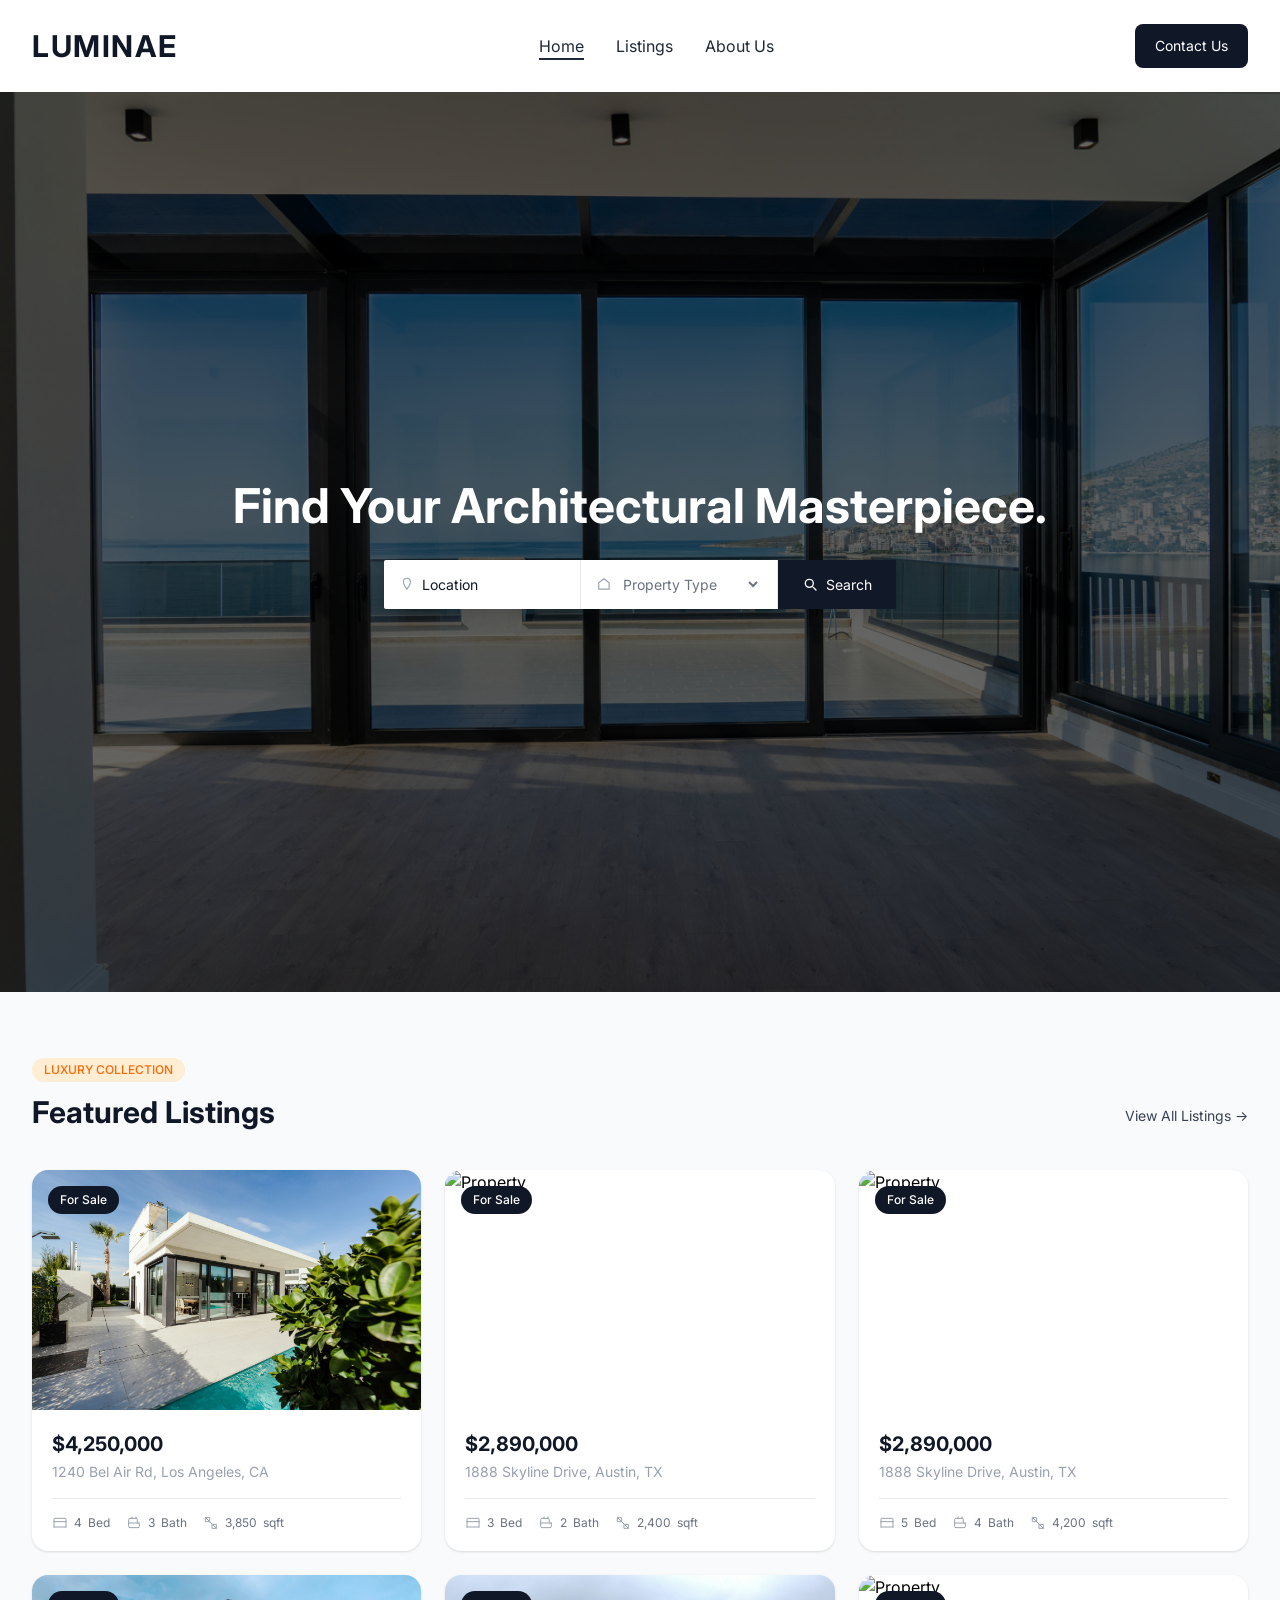
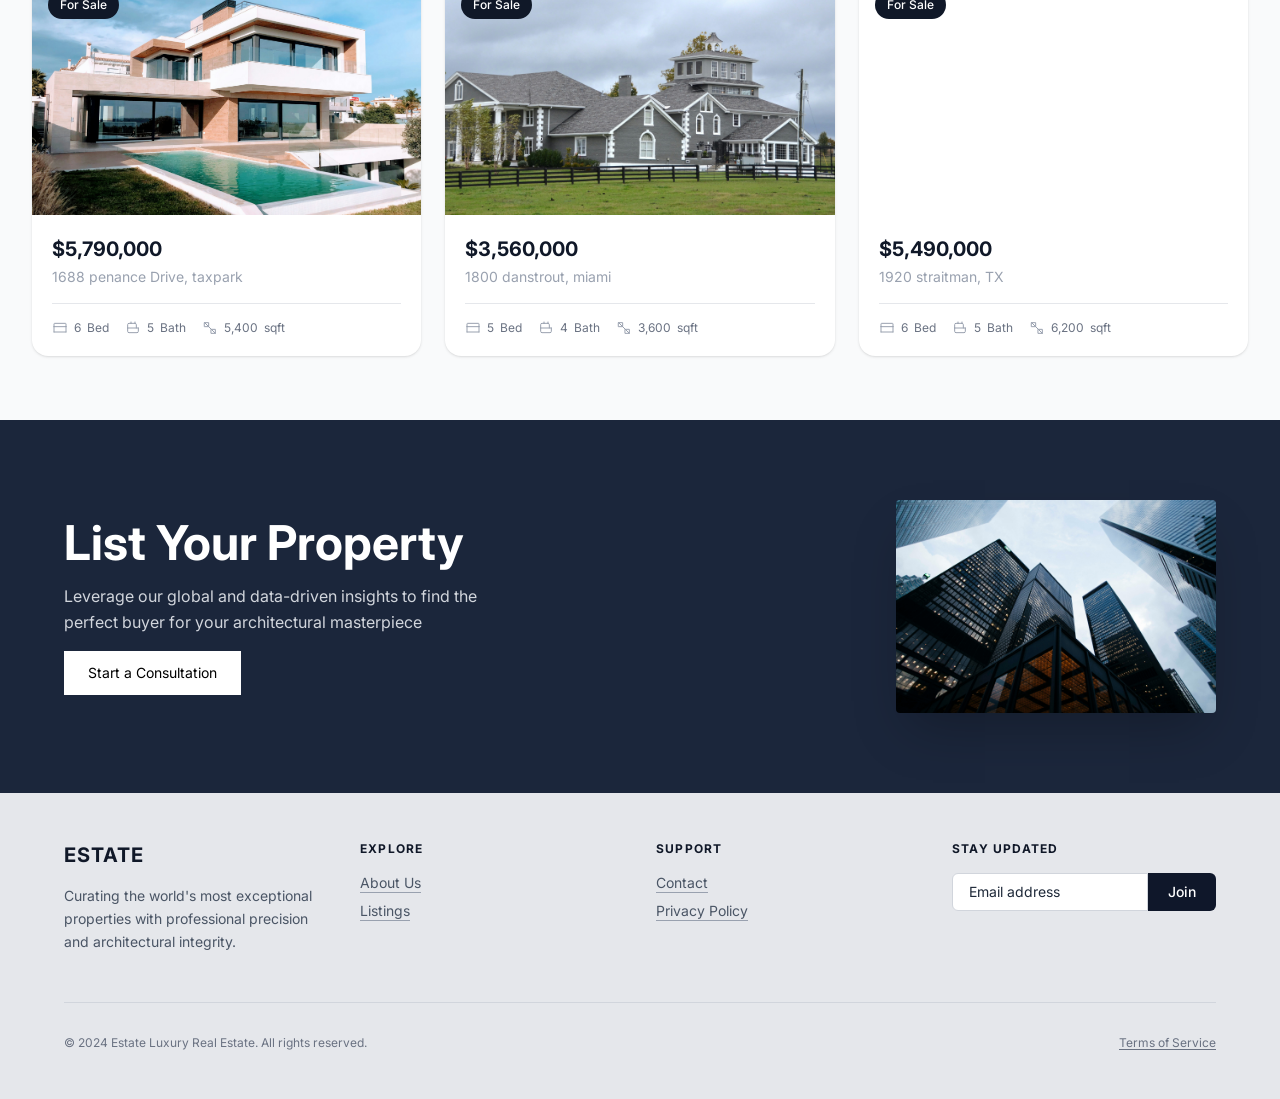
==== commit 8752cfd4: "fix/mobile- responsiveness" ====
--- a/index.html
+++ b/index.html
@@ -10,427 +10,320 @@
     <link rel="stylesheet" href="output.css">
     <script src="https://cdn.jsdelivr.net/npm/gsap@3.12.5/dist/gsap.min.js"></script>
     <script src="https://cdn.jsdelivr.net/npm/gsap@3.12.5/dist/ScrollTrigger.min.js"></script>
-  <style>
-     #navbtn {
-        display: none;
-    }
-
-@media (min-width: 768px) {
-  #navbtn {
-    display: flex;
-  }
-}
-  </style> 
-
+    <style>
+        #navbtn {
+            display: none;
+        }
+        @media (min-width: 768px) {
+            #navbtn {
+                display: flex;
+            }
+        }
+
+        #hero-search-bar {
+            display: flex;
+            flex-direction: column;
+            background: white;
+            border-radius: 2px;
+            box-shadow: 0 4px 16px rgba(0,0,0,0.12);
+            width: 100%;
+            max-width: 512px;
+            margin: 0 auto;
+        }
+
+        .search-field {
+            display: flex;
+            flex-direction: row;
+            align-items: center;
+            gap: 8px;
+            padding: 12px 16px;
+            border-bottom: 1px solid #e5e7eb;
+            flex: 1;
+        }
+
+        .search-field input,
+        .search-field select {
+            outline: none;
+            font-size: 0.875rem;
+            color: #111827;
+            background: transparent;
+            width: 100%;
+            border: none;
+        }
+
+        .search-field select {
+            color: #6b7280;
+            cursor: pointer;
+        }
+
+        #hero-search-btn {
+            display: flex;
+            align-items: center;
+            justify-content: center;
+            gap: 8px;
+            background: #111827;
+            color: white;
+            font-size: 0.875rem;
+            padding: 14px 24px;
+            border: none;
+            cursor: pointer;
+            transition: background 0.3s;
+            width: 100%;
+        }
+
+        #hero-search-btn:hover {
+            background: #4338ca;
+        }
+
+        @media (min-width: 640px) {
+            #hero-search-bar {
+                flex-direction: row;
+                align-items: stretch;
+            }
+            .search-field {
+                border-bottom: none;
+                border-right: 1px solid #e5e7eb;
+            }
+            #hero-search-btn {
+                width: auto;
+                flex-shrink: 0;
+            }
+        }
+    </style>
 </head>
 
 <body class="font-inter">
     <nav id="navbar" class="flex items-center justify-between px-8 py-6 sticky top-0 z-50 bg-white">
-
-        <!--Logo-->
-        <div class="text-3xl font-bold text-gray-900 tracking-wider uppercase">Luminae</div>
-
-        <!--Nav-links-->
-  <ul class="hidden md:flex items-center gap-8">
-       <li>
-          <a href="index.html" class="text-md text-gray-800 border-b-2 border-gray-800 pb-0.5">Home</a>
-       </li>
-       <li>
-          <a href="listings.html" class="relative group text-md text-gray-800 pb-0.5">
-         Listings
-         <span class="absolute bottom-0 left-0 w-0 h-0.5 bg-gray-900 transition-all duration-300 ease-in-out group-hover:w-full"></span>
-          </a>
-       </li>
-       <li>
-          <a href="about.html" class="relative group text-md text-gray-800 pb-0.5">
-         About Us
-         <span class="absolute bottom-0 left-0 w-0 h-0.5 bg-gray-900 transition-all duration-300 ease-in-out group-hover:w-full"></span>
-          </a>
-       </li>
-   </ul>
-
-        <!--CTA Button-->
+        <div class="text-3xl font-bold text-gray-900 tracking-wider uppercase" id="luminae-logo">Luminae</div>
+        <ul class="hidden md:flex items-center gap-8">
+            <li><a href="index.html" class="text-md text-gray-800 border-b-2 border-gray-800 pb-0.5">Home</a></li>
+            <li>
+                <a href="listings.html" class="relative group text-md text-gray-800 pb-0.5">Listings
+                    <span class="absolute bottom-0 left-0 w-0 h-0.5 bg-gray-900 transition-all duration-300 ease-in-out group-hover:w-full"></span>
+                </a>
+            </li>
+            <li>
+                <a href="about.html" class="relative group text-md text-gray-800 pb-0.5">About Us
+                    <span class="absolute bottom-0 left-0 w-0 h-0.5 bg-gray-900 transition-all duration-300 ease-in-out group-hover:w-full"></span>
+                </a>
+            </li>
+        </ul>
         <a href="contact.html" id="navbtn" class="md:flex bg-gray-900 text-white text-sm py-3 px-5 rounded-lg hover:bg-gray-700 transition">Contact Us</a>
-
         <button id="menuBtn" class="flex md:hidden cursor-pointer p-2">
             <svg id="hamburgerIcon" xmlns="http://www.w3.org/2000/svg" class="w-6 h-6 text-gray-900" fill="none" viewBox="0 0 24 24" stroke="currentColor">
-              <path stroke-linecap="round" stroke-linejoin="round" stroke-width="2" d="M4 6h16M4 12h10M4 18h16"/>
+                <path stroke-linecap="round" stroke-linejoin="round" stroke-width="2" d="M4 6h16M4 12h10M4 18h16"/>
             </svg>
         </button>
-
-         <div id="mobileMenu" class="hidden absolute top-full left-0 right-0 bg-white shadow-lg px-8 py-6 flex-col gap-6 z-50">
-             <a href="index.html" class="relative group w-fit text-sm text-gray-800 pb-0.5">Home<span class="absolute bottom-0 left-0 w-0 h-0.5 bg-gray-900 transition-all duration-300 ease-in-out group-hover:w-full"></span></a>
-             <a href="listings.html" class="relative group w-fit text-sm text-gray-800 pb-0.5">Listings<span class="absolute bottom-0 left-0 w-0 h-0.5 bg-gray-900 transition-all duration-300 ease-in-out group-hover:w-full"></span></a>
-             <a href="about.html" class="relative group w-fit text-sm text-gray-800 pb-0.5">About Us<span class="absolute bottom-0 left-0 w-0 h-0.5 bg-gray-900 transition-all duration-300 ease-in-out group-hover:w-full"></span></a>
-             <a href="contact.html" class="bg-gray-900 text-white text-sm py-3 px-5 w-fit rounded-lg hover:bg-gray-700 transition">Contact Us</a>
-         </div>
+        <div id="mobileMenu" class="hidden absolute top-full left-0 right-0 bg-white shadow-lg px-8 py-6 flex-col gap-6 z-50">
+            <a href="index.html" class="relative group w-fit text-sm text-gray-800 pb-0.5">Home<span class="absolute bottom-0 left-0 w-0 h-0.5 bg-gray-900 transition-all duration-300 ease-in-out group-hover:w-full"></span></a>
+            <a href="listings.html" class="relative group w-fit text-sm text-gray-800 pb-0.5">Listings<span class="absolute bottom-0 left-0 w-0 h-0.5 bg-gray-900 transition-all duration-300 ease-in-out group-hover:w-full"></span></a>
+            <a href="about.html" class="relative group w-fit text-sm text-gray-800 pb-0.5">About Us<span class="absolute bottom-0 left-0 w-0 h-0.5 bg-gray-900 transition-all duration-300 ease-in-out group-hover:w-full"></span></a>
+            <a href="contact.html" class="bg-gray-900 text-white text-sm py-3 px-5 w-fit rounded-lg hover:bg-gray-700 transition">Contact Us</a>
+        </div>
     </nav>
-             
-
-
-
-  <section class="relative w-full h-screen flex flex-col items-center justify-center"> 
-
-  <!-- Background Image -->
-  <img src="assets/vangel-dimo-qFbauOaA9UY-unsplash.jpg" 
-       class="absolute inset-0 w-full h-full object-cover" alt="">
-
-  <!-- Dark overlay -->
-  <div class="absolute inset-0 bg-black/60"></div>
-
-  <!-- Text + Search Bar together -->
-  <div class="relative items-center z-10 text-white text-center w-full px-8">
-    
-    <!-- Heading -->
-    <h1 class="text-5xl pl-8 font-bold leading-tight mb-6 items-center">
-      Find Your Architectural <br> Masterpiece.
-    </h1>
-
-    <!-- Search Bar -->
-    <div class="flex items-center text-center bg-white rounded-sm overflow-hidden shadow-lg max-w-lg mx-auto">
-      
-      <!-- Location -->
-      <div class="flex items-center gap-2 px-4 py-3 border-r border-gray-200 flex-1">
-        <svg xmlns="http://www.w3.org/2000/svg" class="w-4 h-4 text-gray-400" fill="none" viewBox="0 0 24 24" stroke="currentColor">
-          <path stroke-linecap="round" stroke-linejoin="round" stroke-width="2" d="M12 2C8.686 2 6 4.686 6 8c0 5.25 6 13 6 13s6-7.75 6-13c0-3.314-2.686-6-6-6z"/>
-        </svg>
-        <input type="text" placeholder="Location" class="outline-none text-sm text-gray-900 w-full">
-      </div>
-
-      <!-- Property Type -->
-      <div class="flex items-center gap-2 px-4 py-3 border-r border-gray-200 flex-1">
-        <svg xmlns="http://www.w3.org/2000/svg" class="w-4 h-4 text-gray-400" fill="none" viewBox="0 0 24 24" stroke="currentColor">
-          <path stroke-linecap="round" stroke-linejoin="round" stroke-width="2" d="M3 9.75L12 3l9 6.75V21H3V9.75z"/>
-        </svg>
-        <select class="outline-none text-sm text-gray-500 w-full bg-transparent cursor-pointer">
-          <option>Property Type</option>
-          <option>House</option>
-          <option>Apartment</option>
-          <option>Villa</option>
-        </select>
-      </div>
-
-      <!-- Search Button -->
-      <button class="flex items-center gap-2 bg-gray-900 hover:bg-indigo-700 text-white text-sm px-4 py-4 transition duration-300">
-        <svg xmlns="http://www.w3.org/2000/svg" class="w-4 h-4" fill="none" viewBox="0 0 24 24" stroke="currentColor">
-          <path stroke-linecap="round" stroke-linejoin="round" stroke-width="2" d="M21 21l-4.35-4.35M17 11A6 6 0 1 1 5 11a6 6 0 0 1 12 0z"/>
-        </svg>
-        Search
-      </button>
-
-    </div>
-  </div>
-
-</section>
-
-<section class="px-8 py-16 bg-gray-50" id="featured">
-
-      <span class="inline-block bg-orange-100 text-orange-500 text-xs font-medium px-3 py-1 rounded-full mb-3">
-        LUXURY COLLECTION
-      </span>
-
-      <div class="flex justify-between">
-          <h2 class="text-3xl font-bold text-gray-900">Featured Listings</h2>
-          <a href="listings.html" class="text-sm text-gray-700 hover:text-indigo-600 transition duration-300 flex items-center gap-1 mt-2 ">
-           View All Listings →
-          </a>
-      </div>
-
-      <!-- Grid Card-->
-       <div class="grid grid-cols-1 md:grid-cols-3 gap-6 mt-10" id="cards-grid">
-
-        <!--Card 1-->
-        <div class="bg-white rounded-2xl overflow-hidden shadow-sm hover:shadow-md transition duration-300 group">
-         <!-- Image -->
-       <div class="relative overflow-hidden">
-           <img src="assets/frames-for-your-heart-2d4lAQAlbDA-unsplash.jpg" class="w-full h-60 object-cover scale-100 group-hover:scale-105 transition duration-500 ease-in-out" alt="Property">
-           <span class="absolute top-4 left-4 bg-gray-900 text-white text-xs font-medium px-3 py-1.5 rounded-full">
-             For Sale
-           </span>
-        </div>
-         <!-- Info -->
-       <div class="p-5">
-          <h3 class="text-xl font-bold text-gray-900 mb-1">$4,250,000</h3>
-          <p class="text-sm text-gray-400 mb-4">1240 Bel Air Rd, Los Angeles, CA</p>
-          <div class="h-px bg-gray-200 mb-4"></div>
-       <div class="flex items-center gap-4 text-xs text-gray-500">
-          <span class="flex items-center gap-1.5">
-          <svg xmlns="http://www.w3.org/2000/svg" class="w-4 h-4 text-gray-400" fill="none" viewBox="0 0 24 24" stroke="currentColor">
-            <path stroke-linecap="round" stroke-linejoin="round" stroke-width="1.5" d="M3 10V6a1 1 0 011-1h16a1 1 0 011 1v4M3 10h18M3 10v8m18-8v8M3 18h18"/>
-          </svg>
-          4 <span class="hidden md:hidden lg:flex">Bed</span>
-        </span>
-        <span class="flex items-center gap-1.5">
-          <svg xmlns="http://www.w3.org/2000/svg" class="w-4 h-4 text-gray-400" fill="none" viewBox="0 0 24 24" stroke="currentColor">
-            <path stroke-linecap="round" stroke-linejoin="round" stroke-width="1.5" d="M4 12h16M4 12V7a2 2 0 012-2h3m0 0V3m0 2h6m0 0V3m0 2a2 2 0 012 2v5M4 12v5a2 2 0 002 2h12a2 2 0 002-2v-5"/>
-          </svg>
-          3 <span class="hidden md:hidden lg:flex">Bath</span>
-        </span>
-        <span class="flex items-center gap-1.5">
-          <svg xmlns="http://www.w3.org/2000/svg" class="w-4 h-4 text-gray-400" fill="none" viewBox="0 0 24 24" stroke="currentColor">
-            <path stroke-linecap="round" stroke-linejoin="round" stroke-width="1.5" d="M4 4h6v6H4zM4 4l16 16M14 14h6v6h-6z"/>
-          </svg>
-          3,850 <span class="hidden md:hidden lg:flex">sqft</span>
-        </span>
-      </div>
-    </div>
-  </div>
-
-  <!--Card 2-->
-  <div class="bg-white rounded-2xl overflow-hidden shadow-sm hover:shadow-md transition duration-300 group">
-         <!-- Image -->
-       <div class="relative overflow-hidden">
-           <img src="assets/point3d-commercial-imaging-ltd--45_-1tND3k-unsplash.jpg" class="w-full h-60 object-cover scale-100 group-hover:scale-105 transition duration-500 ease-in-out" alt="Property">
-           <span class="absolute top-4 left-4 bg-gray-900 text-white text-xs font-medium px-3 py-1.5 rounded-full">
-             For Sale
-           </span>
-        </div>
-         <!-- Info -->
-       <div class="p-5">
-          <h3 class="text-xl font-bold text-gray-900 mb-1">$2,890,000</h3>
-          <p class="text-sm text-gray-400 mb-4">1888 Skyline Drive, Austin, TX</p>
-          <div class="h-px bg-gray-200 mb-4"></div>
-       <div class="flex items-center gap-4 text-xs text-gray-500">
-          <span class="flex items-center gap-1.5">
-          <svg xmlns="http://www.w3.org/2000/svg" class="w-4 h-4 text-gray-400" fill="none" viewBox="0 0 24 24" stroke="currentColor">
-            <path stroke-linecap="round" stroke-linejoin="round" stroke-width="1.5" d="M3 10V6a1 1 0 011-1h16a1 1 0 011 1v4M3 10h18M3 10v8m18-8v8M3 18h18"/>
-          </svg>
-          3 <span class="hidden md:hidden lg:flex">Bed</span>
-        </span>
-        <span class="flex items-center gap-1.5">
-          <svg xmlns="http://www.w3.org/2000/svg" class="w-4 h-4 text-gray-400" fill="none" viewBox="0 0 24 24" stroke="currentColor">
-            <path stroke-linecap="round" stroke-linejoin="round" stroke-width="1.5" d="M4 12h16M4 12V7a2 2 0 012-2h3m0 0V3m0 2h6m0 0V3m0 2a2 2 0 012 2v5M4 12v5a2 2 0 002 2h12a2 2 0 002-2v-5"/>
-          </svg>
-          2 <span class="hidden md:hidden lg:flex">Bath</span>
-        </span>
-        <span class="flex items-center gap-1.5">
-          <svg xmlns="http://www.w3.org/2000/svg" class="w-4 h-4 text-gray-400" fill="none" viewBox="0 0 24 24" stroke="currentColor">
-            <path stroke-linecap="round" stroke-linejoin="round" stroke-width="1.5" d="M4 4h6v6H4zM4 4l16 16M14 14h6v6h-6z"/>
-          </svg>
-          2,400 <span class="hidden md:hidden lg:flex">sqft</span>
-        </span>
-      </div>
-    </div>
-  </div>
-
-  <!--Card 3-->
-  <div class="bg-white rounded-2xl overflow-hidden shadow-sm hover:shadow-md transition duration-300 group">
-         <!-- Image -->
-       <div class="relative overflow-hidden">
-           <img src="assets/point3d-commercial-imaging-ltd-X_JXnSBKOO4-unsplash.jpg" class="w-full h-60 object-cover scale-100 group-hover:scale-105 transition duration-500 ease-in-out" alt="Property">
-           <span class="absolute top-4 left-4 bg-gray-900 text-white text-xs font-medium px-3 py-1.5 rounded-full">
-             For Sale
-           </span>
-        </div>
-         <!-- Info -->
-       <div class="p-5">
-          <h3 class="text-xl font-bold text-gray-900 mb-1">$2,890,000</h3>
-          <p class="text-sm text-gray-400 mb-4">1888 Skyline Drive, Austin, TX</p>
-          <div class="h-px bg-gray-200 mb-4"></div>
-       <div class="flex items-center gap-4 text-xs text-gray-500">
-          <span class="flex items-center gap-1.5">
-          <svg xmlns="http://www.w3.org/2000/svg" class="w-4 h-4 text-gray-400" fill="none" viewBox="0 0 24 24" stroke="currentColor">
-            <path stroke-linecap="round" stroke-linejoin="round" stroke-width="1.5" d="M3 10V6a1 1 0 011-1h16a1 1 0 011 1v4M3 10h18M3 10v8m18-8v8M3 18h18"/>
-          </svg>
-          5 <span class="hidden md:hidden lg:flex">Bed</span>
-        </span>
-        <span class="flex items-center gap-1.5">
-          <svg xmlns="http://www.w3.org/2000/svg" class="w-4 h-4 text-gray-400" fill="none" viewBox="0 0 24 24" stroke="currentColor">
-            <path stroke-linecap="round" stroke-linejoin="round" stroke-width="1.5" d="M4 12h16M4 12V7a2 2 0 012-2h3m0 0V3m0 2h6m0 0V3m0 2a2 2 0 012 2v5M4 12v5a2 2 0 002 2h12a2 2 0 002-2v-5"/>
-          </svg>
-          4 <span class="hidden md:hidden lg:flex">Bath</span>
-        </span>
-        <span class="flex items-center gap-1.5">
-          <svg xmlns="http://www.w3.org/2000/svg" class="w-4 h-4 text-gray-400" fill="none" viewBox="0 0 24 24" stroke="currentColor">
-            <path stroke-linecap="round" stroke-linejoin="round" stroke-width="1.5" d="M4 4h6v6H4zM4 4l16 16M14 14h6v6h-6z"/>
-          </svg>
-          4,200 <span class="hidden md:hidden lg:flex">sqft</span>
-        </span>
-      </div>
-    </div>
-  </div>
-
-  <!--Card 4-->
-    <div class="bg-white rounded-2xl overflow-hidden shadow-sm hover:shadow-md transition duration-300 group">
-         <!-- Image -->
-       <div class="relative overflow-hidden">
-           <img src="assets/webaliser-_TPTXZd9mOo-unsplash.jpg" class="w-full h-60 object-cover scale-100 group-hover:scale-105 transition duration-500 ease-in-out" alt="Property">
-           <span class="absolute top-4 left-4 bg-gray-900 text-white text-xs font-medium px-3 py-1.5 rounded-full">
-             For Sale
-           </span>
-        </div>
-         <!-- Info -->
-       <div class="p-5">
-          <h3 class="text-xl font-bold text-gray-900 mb-1">$5,790,000</h3>
-          <p class="text-sm text-gray-400 mb-4">1688 penance Drive, taxpark</p>
-          <div class="h-px bg-gray-200 mb-4"></div>
-       <div class="flex items-center gap-4 text-xs text-gray-500">
-          <span class="flex items-center gap-1.5">
-          <svg xmlns="http://www.w3.org/2000/svg" class="w-4 h-4 text-gray-400" fill="none" viewBox="0 0 24 24" stroke="currentColor">
-            <path stroke-linecap="round" stroke-linejoin="round" stroke-width="1.5" d="M3 10V6a1 1 0 011-1h16a1 1 0 011 1v4M3 10h18M3 10v8m18-8v8M3 18h18"/>
-          </svg>
-          6 <span class="hidden md:hidden lg:flex">Bed</span>
-        </span>
-        <span class="flex items-center gap-1.5">
-          <svg xmlns="http://www.w3.org/2000/svg" class="w-4 h-4 text-gray-400" fill="none" viewBox="0 0 24 24" stroke="currentColor">
-            <path stroke-linecap="round" stroke-linejoin="round" stroke-width="1.5" d="M4 12h16M4 12V7a2 2 0 012-2h3m0 0V3m0 2h6m0 0V3m0 2a2 2 0 012 2v5M4 12v5a2 2 0 002 2h12a2 2 0 002-2v-5"/>
-          </svg>
-          5 <span class="hidden md:hidden lg:flex">Bath</span>
-        </span>
-        <span class="flex items-center gap-1.5">
-          <svg xmlns="http://www.w3.org/2000/svg" class="w-4 h-4 text-gray-400" fill="none" viewBox="0 0 24 24" stroke="currentColor">
-            <path stroke-linecap="round" stroke-linejoin="round" stroke-width="1.5" d="M4 4h6v6H4zM4 4l16 16M14 14h6v6h-6z"/>
-          </svg>
-          5,400 <span class="hidden md:hidden lg:flex">sqft</span>
-        </span>
-      </div>
-    </div>
-  </div>
-
-  <!--Card 5-->
-   <div class="bg-white rounded-2xl overflow-hidden shadow-sm hover:shadow-md transition duration-300 group">
-         <!-- Image -->
-       <div class="relative overflow-hidden">
-           <img src="assets/roger-starnes-sr-lPHkueOsFJ8-unsplash.jpg" class="w-full h-60 object-cover scale-100 group-hover:scale-105 transition duration-500 ease-in-out" alt="Property">
-           <span class="absolute top-4 left-4 bg-gray-900 text-white text-xs font-medium px-3 py-1.5 rounded-full">
-             For Sale
-           </span>
-        </div>
-         <!-- Info -->
-       <div class="p-5">
-          <h3 class="text-xl font-bold text-gray-900 mb-1">$3,560,000</h3>
-          <p class="text-sm text-gray-400 mb-4">1800 danstrout, miami</p>
-          <div class="h-px bg-gray-200 mb-4"></div>
-       <div class="flex items-center gap-4 text-xs text-gray-500">
-          <span class="flex items-center gap-1.5">
-          <svg xmlns="http://www.w3.org/2000/svg" class="w-4 h-4 text-gray-400" fill="none" viewBox="0 0 24 24" stroke="currentColor">
-            <path stroke-linecap="round" stroke-linejoin="round" stroke-width="1.5" d="M3 10V6a1 1 0 011-1h16a1 1 0 011 1v4M3 10h18M3 10v8m18-8v8M3 18h18"/>
-          </svg>
-          5 <span class="hidden md:hidden lg:flex">Bed</span>
-        </span>
-        <span class="flex items-center gap-1.5">
-          <svg xmlns="http://www.w3.org/2000/svg" class="w-4 h-4 text-gray-400" fill="none" viewBox="0 0 24 24" stroke="currentColor">
-            <path stroke-linecap="round" stroke-linejoin="round" stroke-width="1.5" d="M4 12h16M4 12V7a2 2 0 012-2h3m0 0V3m0 2h6m0 0V3m0 2a2 2 0 012 2v5M4 12v5a2 2 0 002 2h12a2 2 0 002-2v-5"/>
-          </svg>
-          4 <span class="hidden md:hidden lg:flex">Bath</span>
-        </span>
-        <span class="flex items-center gap-1.5">
-          <svg xmlns="http://www.w3.org/2000/svg" class="w-4 h-4 text-gray-400" fill="none" viewBox="0 0 24 24" stroke="currentColor">
-            <path stroke-linecap="round" stroke-linejoin="round" stroke-width="1.5" d="M4 4h6v6H4zM4 4l16 16M14 14h6v6h-6z"/>
-          </svg>
-          3,600 <span class="hidden md:hidden lg:flex">sqft</span>
-        </span>
-      </div>
-    </div>
-  </div>
-
-  <!--Card 6-->
-   <div class="bg-white rounded-2xl overflow-hidden shadow-sm hover:shadow-md transition duration-300 group">
-         <!-- Image -->
-       <div class="relative overflow-hidden">
-           <img src="assets/wes-fischer-g39p1kDjvSY-unsplash.jpg" class="w-full h-60 object-cover scale-100 group-hover:scale-105 transition duration-500 ease-in-out" alt="Property">
-           <span class="absolute top-4 left-4 bg-gray-900 text-white text-xs font-medium px-3 py-1.5 rounded-full">
-             For Sale
-           </span>
-        </div>
-         <!-- Info -->
-       <div class="p-5">
-          <h3 class="text-xl font-bold text-gray-900 mb-1">$5,490,000</h3>
-          <p class="text-sm text-gray-400 mb-4">1920 straitman, TX</p>
-          <div class="h-px bg-gray-200 mb-4"></div>
-       <div class="flex items-center gap-4 text-xs text-gray-500">
-          <span class="flex items-center gap-1.5">
-          <svg xmlns="http://www.w3.org/2000/svg" class="w-4 h-4 text-gray-400" fill="none" viewBox="0 0 24 24" stroke="currentColor">
-            <path stroke-linecap="round" stroke-linejoin="round" stroke-width="1.5" d="M3 10V6a1 1 0 011-1h16a1 1 0 011 1v4M3 10h18M3 10v8m18-8v8M3 18h18"/>
-          </svg>
-          6 <span class="hidden md:hidden lg:flex">Bed</span>
-        </span>
-        <span class="flex items-center gap-1.5">
-          <svg xmlns="http://www.w3.org/2000/svg" class="w-4 h-4 text-gray-400" fill="none" viewBox="0 0 24 24" stroke="currentColor">
-            <path stroke-linecap="round" stroke-linejoin="round" stroke-width="1.5" d="M4 12h16M4 12V7a2 2 0 012-2h3m0 0V3m0 2h6m0 0V3m0 2a2 2 0 012 2v5M4 12v5a2 2 0 002 2h12a2 2 0 002-2v-5"/>
-          </svg>
-          5 <span class="hidden md:hidden lg:flex">Bath</span>
-        </span>
-        <span class="flex items-center gap-1.5">
-          <svg xmlns="http://www.w3.org/2000/svg" class="w-4 h-4 text-gray-400" fill="none" viewBox="0 0 24 24" stroke="currentColor">
-            <path stroke-linecap="round" stroke-linejoin="round" stroke-width="1.5" d="M4 4h6v6H4zM4 4l16 16M14 14h6v6h-6z"/>
-          </svg>
-          6,200 <span class="hidden md:hidden lg:flex">sqft</span>
-        </span>
-      </div>
-    </div>
-  </div>
-</div>
-
-</section>
-
-<section class="bg-[#1B263B] px-5 py-20" id="list-property">
-    <div class="flex flex-col items-center justify-between max-w-6xl mx-auto gap-12 md:flex-row">
-
-        <!--left content-->
-        <div class="flex-1 text-center md:text-left">
-           <h2 class="text-white text-5xl font-bold mb-4">List Your Property</h2>
-           <p class="text-gray-300 text-mb leading-relaxed mb-4">Leverage our global and data-driven insights to find the <br> perfect buyer for your architectural masterpiece</p>
-           <a href="contact.html" class="inline-block bg-white text-black text-sm px-6 py-3 hover:bg-white hover:text-gray-900 transition duration-300">Start a Consultation</a>
-        </div>
-         
-        <!--Right content-->
-        <div class="flex-1 flex justify-end">
-            <img src="assets/sean-pollock-PhYq704ffdA-unsplash.jpg" class="w-80 rounded-sm shadow-2xl object-cover" alt="">
-        </div>
-        
-    </div>
-</section>
-
-<!--Footer section-->
- <footer class="bg-[#e5e7eb] text-gray-800 px-8 py-12 md:px-16" id="footer">
-  <div class="max-w-7xl mx-auto grid grid-cols-1 md:grid-cols-4 gap-12 md:gap-8">
-    
-    <div class="space-y-4">
-      <h2 class="text-xl text-gray-900 font-bold tracking-wider uppercase">Estate</h2>
-      <p class="text-sm leading-relaxed text-gray-600 max-w-xs">
-        Curating the world's most exceptional properties with professional precision and architectural integrity.
-      </p>
-    </div>
-
-    <div class="space-y-4">
-      <h3 class="text-xs text-gray-900 font-bold tracking-widest uppercase">Explore</h3>
-      <ul class="space-y-2 text-sm text-gray-600 underline underline-offset-4 decoration-gray-400 hover:decoration-gray-800">
-        <li><a href="about.html">About Us</a></li>
-        <li><a href="listings.html">Listings</a></li>
-      </ul>
-    </div>
-
-    <div class="space-y-4">
-      <h3 class="text-xs text-gray-900 font-bold tracking-widest uppercase">Support</h3>
-      <ul class="space-y-2 text-sm text-gray-600 underline underline-offset-4 decoration-gray-400 hover:decoration-gray-800">
-        <li><a href="contact.html">Contact</a></li>
-        <li><a href="#">Privacy Policy</a></li>
-      </ul>
-    </div>
-
-    <div class="space-y-4">
-      <h3 class="text-xs text-gray-900 font-bold tracking-widest uppercase">Stay Updated</h3>
-      <div class="flex items-stretch">
-        <input type="email" placeholder="Email address" class="w-full px-4 py-2 bg-white border border-gray-300 focus:outline-none rounded-l-md text-sm">
-        <button class="bg-[#0f172a] text-white px-5 py-2 text-sm font-medium rounded-r-md hover:bg-gray-800 transition">
-          Join
-        </button>
-      </div>
-    </div>
-  </div>
-
-  <div class="max-w-7xl mx-auto border-t border-gray-300 mt-12 pt-8 flex flex-col md:flex-row justify-between items-center gap-4 text-xs text-gray-500">
-    <p>© 2024 Estate Luxury Real Estate. All rights reserved.</p>
-    <a href="#" class="underline underline-offset-2">Terms of Service</a>
-  </div>
-</footer>
-     
-  <script>
-       gsap.registerPlugin(ScrollTrigger);
-  </script>
-  <script src="navbar.js"></script>
-  <script src="home.js"></script>
-</body>
+
+    <section class="relative w-full h-screen flex flex-col items-center justify-center">
+        <img src="assets/vangel-dimo-qFbauOaA9UY-unsplash.jpg" class="absolute inset-0 w-full h-full object-cover" alt="">
+        <div class="absolute inset-0 bg-black/60"></div>
+        <div class="relative z-10 text-white text-center w-full px-6">
+            <h1 class="text-5xl md:text-5xl font-bold leading-tight mb-6">Find Your Architectural Masterpiece.</h1>
+
+            <div id="hero-search-bar">
+                <div class="search-field">
+                    <svg xmlns="http://www.w3.org/2000/svg" class="w-4 h-4 text-gray-400 shrink-0" fill="none" viewBox="0 0 24 24" stroke="currentColor">
+                        <path stroke-linecap="round" stroke-linejoin="round" stroke-width="2" d="M12 2C8.686 2 6 4.686 6 8c0 5.25 6 13 6 13s6-7.75 6-13c0-3.314-2.686-6-6-6z"/>
+                    </svg>
+                    <input type="text" placeholder="Location">
+                </div>
+                <div class="search-field">
+                    <svg xmlns="http://www.w3.org/2000/svg" class="w-4 h-4 text-gray-400 shrink-0" fill="none" viewBox="0 0 24 24" stroke="currentColor">
+                        <path stroke-linecap="round" stroke-linejoin="round" stroke-width="2" d="M3 9.75L12 3l9 6.75V21H3V9.75z"/>
+                    </svg>
+                    <select>
+                        <option>Property Type</option>
+                        <option>House</option>
+                        <option>Apartment</option>
+                        <option>Villa</option>
+                    </select>
+                </div>
+                <button id="hero-search-btn">
+                    <svg xmlns="http://www.w3.org/2000/svg" class="w-4 h-4 shrink-0" fill="none" viewBox="0 0 24 24" stroke="currentColor">
+                        <path stroke-linecap="round" stroke-linejoin="round" stroke-width="2" d="M21 21l-4.35-4.35M17 11A6 6 0 1 1 5 11a6 6 0 0 1 12 0z"/>
+                    </svg>
+                    Search
+                </button>
+            </div>
+        </div>
+    </section>
+
+    <section class="px-8 py-16 bg-gray-50" id="featured">
+        <span class="inline-block bg-orange-100 text-orange-500 text-xs font-medium px-3 py-1 rounded-full mb-3">LUXURY COLLECTION</span>
+        <div class="flex justify-between">
+            <h2 class="text-3xl font-bold text-gray-900">Featured Listings</h2>
+            <a href="listings.html" class="text-sm text-gray-700 hover:text-indigo-600 transition duration-300 flex items-center gap-1 mt-2">View All Listings →</a>
+        </div>
+
+        <div class="grid grid-cols-1 md:grid-cols-3 gap-6 mt-10" id="cards-grid">
+
+            <!--Card 1-->
+            <div class="bg-white rounded-2xl overflow-hidden shadow-sm hover:shadow-md transition duration-300 group card-animate">
+                <div class="relative overflow-hidden">
+                    <img src="assets/frames-for-your-heart-2d4lAQAlbDA-unsplash.jpg" class="w-full h-60 object-cover scale-100 group-hover:scale-105 transition duration-500 ease-in-out" alt="Property">
+                    <span class="absolute top-4 left-4 bg-gray-900 text-white text-xs font-medium px-3 py-1.5 rounded-full">For Sale</span>
+                </div>
+                <div class="p-5">
+                    <h3 class="text-xl font-bold text-gray-900 mb-1">$4,250,000</h3>
+                    <p class="text-sm text-gray-400 mb-4">1240 Bel Air Rd, Los Angeles, CA</p>
+                    <div class="h-px bg-gray-200 mb-4"></div>
+                    <div class="flex items-center gap-4 text-xs text-gray-500">
+                        <span class="flex items-center gap-1.5"><svg xmlns="http://www.w3.org/2000/svg" class="w-4 h-4 text-gray-400" fill="none" viewBox="0 0 24 24" stroke="currentColor"><path stroke-linecap="round" stroke-linejoin="round" stroke-width="1.5" d="M3 10V6a1 1 0 011-1h16a1 1 0 011 1v4M3 10h18M3 10v8m18-8v8M3 18h18"/></svg>4 <span class="hidden lg:flex">Bed</span></span>
+                        <span class="flex items-center gap-1.5"><svg xmlns="http://www.w3.org/2000/svg" class="w-4 h-4 text-gray-400" fill="none" viewBox="0 0 24 24" stroke="currentColor"><path stroke-linecap="round" stroke-linejoin="round" stroke-width="1.5" d="M4 12h16M4 12V7a2 2 0 012-2h3m0 0V3m0 2h6m0 0V3m0 2a2 2 0 012 2v5M4 12v5a2 2 0 002 2h12a2 2 0 002-2v-5"/></svg>3 <span class="hidden lg:flex">Bath</span></span>
+                        <span class="flex items-center gap-1.5"><svg xmlns="http://www.w3.org/2000/svg" class="w-4 h-4 text-gray-400" fill="none" viewBox="0 0 24 24" stroke="currentColor"><path stroke-linecap="round" stroke-linejoin="round" stroke-width="1.5" d="M4 4h6v6H4zM4 4l16 16M14 14h6v6h-6z"/></svg>3,850 <span class="hidden lg:flex">sqft</span></span>
+                    </div>
+                </div>
+            </div>
+
+            <!--Card 2-->
+            <div class="bg-white rounded-2xl overflow-hidden shadow-sm hover:shadow-md transition duration-300 group card-animate">
+                <div class="relative overflow-hidden">
+                    <img src="assets/point3d-commercial-imaging-ltd--45_-1tND3k-unsplash.jpg" class="w-full h-60 object-cover scale-100 group-hover:scale-105 transition duration-500 ease-in-out" alt="Property">
+                    <span class="absolute top-4 left-4 bg-gray-900 text-white text-xs font-medium px-3 py-1.5 rounded-full">For Sale</span>
+                </div>
+                <div class="p-5">
+                    <h3 class="text-xl font-bold text-gray-900 mb-1">$2,890,000</h3>
+                    <p class="text-sm text-gray-400 mb-4">1888 Skyline Drive, Austin, TX</p>
+                    <div class="h-px bg-gray-200 mb-4"></div>
+                    <div class="flex items-center gap-4 text-xs text-gray-500">
+                        <span class="flex items-center gap-1.5"><svg xmlns="http://www.w3.org/2000/svg" class="w-4 h-4 text-gray-400" fill="none" viewBox="0 0 24 24" stroke="currentColor"><path stroke-linecap="round" stroke-linejoin="round" stroke-width="1.5" d="M3 10V6a1 1 0 011-1h16a1 1 0 011 1v4M3 10h18M3 10v8m18-8v8M3 18h18"/></svg>3 <span class="hidden lg:flex">Bed</span></span>
+                        <span class="flex items-center gap-1.5"><svg xmlns="http://www.w3.org/2000/svg" class="w-4 h-4 text-gray-400" fill="none" viewBox="0 0 24 24" stroke="currentColor"><path stroke-linecap="round" stroke-linejoin="round" stroke-width="1.5" d="M4 12h16M4 12V7a2 2 0 012-2h3m0 0V3m0 2h6m0 0V3m0 2a2 2 0 012 2v5M4 12v5a2 2 0 002 2h12a2 2 0 002-2v-5"/></svg>2 <span class="hidden lg:flex">Bath</span></span>
+                        <span class="flex items-center gap-1.5"><svg xmlns="http://www.w3.org/2000/svg" class="w-4 h-4 text-gray-400" fill="none" viewBox="0 0 24 24" stroke="currentColor"><path stroke-linecap="round" stroke-linejoin="round" stroke-width="1.5" d="M4 4h6v6H4zM4 4l16 16M14 14h6v6h-6z"/></svg>2,400 <span class="hidden lg:flex">sqft</span></span>
+                    </div>
+                </div>
+            </div>
+
+            <!--Card 3-->
+            <div class="bg-white rounded-2xl overflow-hidden shadow-sm hover:shadow-md transition duration-300 group card-animate">
+                <div class="relative overflow-hidden">
+                    <img src="assets/point3d-commercial-imaging-ltd-X_JXnSBKOO4-unsplash.jpg" class="w-full h-60 object-cover scale-100 group-hover:scale-105 transition duration-500 ease-in-out" alt="Property">
+                    <span class="absolute top-4 left-4 bg-gray-900 text-white text-xs font-medium px-3 py-1.5 rounded-full">For Sale</span>
+                </div>
+                <div class="p-5">
+                    <h3 class="text-xl font-bold text-gray-900 mb-1">$2,890,000</h3>
+                    <p class="text-sm text-gray-400 mb-4">1888 Skyline Drive, Austin, TX</p>
+                    <div class="h-px bg-gray-200 mb-4"></div>
+                    <div class="flex items-center gap-4 text-xs text-gray-500">
+                        <span class="flex items-center gap-1.5"><svg xmlns="http://www.w3.org/2000/svg" class="w-4 h-4 text-gray-400" fill="none" viewBox="0 0 24 24" stroke="currentColor"><path stroke-linecap="round" stroke-linejoin="round" stroke-width="1.5" d="M3 10V6a1 1 0 011-1h16a1 1 0 011 1v4M3 10h18M3 10v8m18-8v8M3 18h18"/></svg>5 <span class="hidden lg:flex">Bed</span></span>
+                        <span class="flex items-center gap-1.5"><svg xmlns="http://www.w3.org/2000/svg" class="w-4 h-4 text-gray-400" fill="none" viewBox="0 0 24 24" stroke="currentColor"><path stroke-linecap="round" stroke-linejoin="round" stroke-width="1.5" d="M4 12h16M4 12V7a2 2 0 012-2h3m0 0V3m0 2h6m0 0V3m0 2a2 2 0 012 2v5M4 12v5a2 2 0 002 2h12a2 2 0 002-2v-5"/></svg>4 <span class="hidden lg:flex">Bath</span></span>
+                        <span class="flex items-center gap-1.5"><svg xmlns="http://www.w3.org/2000/svg" class="w-4 h-4 text-gray-400" fill="none" viewBox="0 0 24 24" stroke="currentColor"><path stroke-linecap="round" stroke-linejoin="round" stroke-width="1.5" d="M4 4h6v6H4zM4 4l16 16M14 14h6v6h-6z"/></svg>4,200 <span class="hidden lg:flex">sqft</span></span>
+                    </div>
+                </div>
+            </div>
+
+            <!--Card 4-->
+            <div class="bg-white rounded-2xl overflow-hidden shadow-sm hover:shadow-md transition duration-300 group card-animate">
+                <div class="relative overflow-hidden">
+                    <img src="assets/webaliser-_TPTXZd9mOo-unsplash.jpg" class="w-full h-60 object-cover scale-100 group-hover:scale-105 transition duration-500 ease-in-out" alt="Property">
+                    <span class="absolute top-4 left-4 bg-gray-900 text-white text-xs font-medium px-3 py-1.5 rounded-full">For Sale</span>
+                </div>
+                <div class="p-5">
+                    <h3 class="text-xl font-bold text-gray-900 mb-1">$5,790,000</h3>
+                    <p class="text-sm text-gray-400 mb-4">1688 penance Drive, taxpark</p>
+                    <div class="h-px bg-gray-200 mb-4"></div>
+                    <div class="flex items-center gap-4 text-xs text-gray-500">
+                        <span class="flex items-center gap-1.5"><svg xmlns="http://www.w3.org/2000/svg" class="w-4 h-4 text-gray-400" fill="none" viewBox="0 0 24 24" stroke="currentColor"><path stroke-linecap="round" stroke-linejoin="round" stroke-width="1.5" d="M3 10V6a1 1 0 011-1h16a1 1 0 011 1v4M3 10h18M3 10v8m18-8v8M3 18h18"/></svg>6 <span class="hidden lg:flex">Bed</span></span>
+                        <span class="flex items-center gap-1.5"><svg xmlns="http://www.w3.org/2000/svg" class="w-4 h-4 text-gray-400" fill="none" viewBox="0 0 24 24" stroke="currentColor"><path stroke-linecap="round" stroke-linejoin="round" stroke-width="1.5" d="M4 12h16M4 12V7a2 2 0 012-2h3m0 0V3m0 2h6m0 0V3m0 2a2 2 0 012 2v5M4 12v5a2 2 0 002 2h12a2 2 0 002-2v-5"/></svg>5 <span class="hidden lg:flex">Bath</span></span>
+                        <span class="flex items-center gap-1.5"><svg xmlns="http://www.w3.org/2000/svg" class="w-4 h-4 text-gray-400" fill="none" viewBox="0 0 24 24" stroke="currentColor"><path stroke-linecap="round" stroke-linejoin="round" stroke-width="1.5" d="M4 4h6v6H4zM4 4l16 16M14 14h6v6h-6z"/></svg>5,400 <span class="hidden lg:flex">sqft</span></span>
+                    </div>
+                </div>
+            </div>
+
+            <!--Card 5-->
+            <div class="bg-white rounded-2xl overflow-hidden shadow-sm hover:shadow-md transition duration-300 group card-animate">
+                <div class="relative overflow-hidden">
+                    <img src="assets/roger-starnes-sr-lPHkueOsFJ8-unsplash.jpg" class="w-full h-60 object-cover scale-100 group-hover:scale-105 transition duration-500 ease-in-out" alt="Property">
+                    <span class="absolute top-4 left-4 bg-gray-900 text-white text-xs font-medium px-3 py-1.5 rounded-full">For Sale</span>
+                </div>
+                <div class="p-5">
+                    <h3 class="text-xl font-bold text-gray-900 mb-1">$3,560,000</h3>
+                    <p class="text-sm text-gray-400 mb-4">1800 danstrout, miami</p>
+                    <div class="h-px bg-gray-200 mb-4"></div>
+                    <div class="flex items-center gap-4 text-xs text-gray-500">
+                        <span class="flex items-center gap-1.5"><svg xmlns="http://www.w3.org/2000/svg" class="w-4 h-4 text-gray-400" fill="none" viewBox="0 0 24 24" stroke="currentColor"><path stroke-linecap="round" stroke-linejoin="round" stroke-width="1.5" d="M3 10V6a1 1 0 011-1h16a1 1 0 011 1v4M3 10h18M3 10v8m18-8v8M3 18h18"/></svg>5 <span class="hidden lg:flex">Bed</span></span>
+                        <span class="flex items-center gap-1.5"><svg xmlns="http://www.w3.org/2000/svg" class="w-4 h-4 text-gray-400" fill="none" viewBox="0 0 24 24" stroke="currentColor"><path stroke-linecap="round" stroke-linejoin="round" stroke-width="1.5" d="M4 12h16M4 12V7a2 2 0 012-2h3m0 0V3m0 2h6m0 0V3m0 2a2 2 0 012 2v5M4 12v5a2 2 0 002 2h12a2 2 0 002-2v-5"/></svg>4 <span class="hidden lg:flex">Bath</span></span>
+                        <span class="flex items-center gap-1.5"><svg xmlns="http://www.w3.org/2000/svg" class="w-4 h-4 text-gray-400" fill="none" viewBox="0 0 24 24" stroke="currentColor"><path stroke-linecap="round" stroke-linejoin="round" stroke-width="1.5" d="M4 4h6v6H4zM4 4l16 16M14 14h6v6h-6z"/></svg>3,600 <span class="hidden lg:flex">sqft</span></span>
+                    </div>
+                </div>
+            </div>
+
+            <!--Card 6-->
+            <div class="bg-white rounded-2xl overflow-hidden shadow-sm hover:shadow-md transition duration-300 group card-animate">
+                <div class="relative overflow-hidden">
+                    <img src="assets/wes-fischer-g39p1kDjvSY-unsplash.jpg" class="w-full h-60 object-cover scale-100 group-hover:scale-105 transition duration-500 ease-in-out" alt="Property">
+                    <span class="absolute top-4 left-4 bg-gray-900 text-white text-xs font-medium px-3 py-1.5 rounded-full">For Sale</span>
+                </div>
+                <div class="p-5">
+                    <h3 class="text-xl font-bold text-gray-900 mb-1">$5,490,000</h3>
+                    <p class="text-sm text-gray-400 mb-4">1920 straitman, TX</p>
+                    <div class="h-px bg-gray-200 mb-4"></div>
+                    <div class="flex items-center gap-4 text-xs text-gray-500">
+                        <span class="flex items-center gap-1.5"><svg xmlns="http://www.w3.org/2000/svg" class="w-4 h-4 text-gray-400" fill="none" viewBox="0 0 24 24" stroke="currentColor"><path stroke-linecap="round" stroke-linejoin="round" stroke-width="1.5" d="M3 10V6a1 1 0 011-1h16a1 1 0 011 1v4M3 10h18M3 10v8m18-8v8M3 18h18"/></svg>6 <span class="hidden lg:flex">Bed</span></span>
+                        <span class="flex items-center gap-1.5"><svg xmlns="http://www.w3.org/2000/svg" class="w-4 h-4 text-gray-400" fill="none" viewBox="0 0 24 24" stroke="currentColor"><path stroke-linecap="round" stroke-linejoin="round" stroke-width="1.5" d="M4 12h16M4 12V7a2 2 0 012-2h3m0 0V3m0 2h6m0 0V3m0 2a2 2 0 012 2v5M4 12v5a2 2 0 002 2h12a2 2 0 002-2v-5"/></svg>5 <span class="hidden lg:flex">Bath</span></span>
+                        <span class="flex items-center gap-1.5"><svg xmlns="http://www.w3.org/2000/svg" class="w-4 h-4 text-gray-400" fill="none" viewBox="0 0 24 24" stroke="currentColor"><path stroke-linecap="round" stroke-linejoin="round" stroke-width="1.5" d="M4 4h6v6H4zM4 4l16 16M14 14h6v6h-6z"/></svg>6,200 <span class="hidden lg:flex">sqft</span></span>
+                    </div>
+                </div>
+            </div>
+
+        </div>
+    </section>
+
+    <section class="bg-[#1B263B] px-5 py-20" id="list-property">
+        <div class="flex flex-col items-center justify-between max-w-6xl mx-auto gap-12 md:flex-row">
+            <div class="flex-1 text-center md:text-left">
+                <h2 class="text-white text-5xl font-bold mb-4">List Your Property</h2>
+                <p class="text-gray-300 text-mb leading-relaxed mb-4">Leverage our global and data-driven insights to find the <br> perfect buyer for your architectural masterpiece</p>
+                <a href="contact.html" class="inline-block bg-white text-black text-sm px-6 py-3 hover:bg-white hover:text-gray-900 transition duration-300">Start a Consultation</a>
+            </div>
+            <div class="flex-1 flex justify-end">
+                <img src="assets/sean-pollock-PhYq704ffdA-unsplash.jpg" class="w-80 rounded-sm shadow-2xl object-cover" alt="">
+            </div>
+        </div>
+    </section>
+
+    <footer class="bg-[#e5e7eb] text-gray-800 px-8 py-12 md:px-16" id="footer">
+        <div class="max-w-7xl mx-auto grid grid-cols-1 md:grid-cols-4 gap-12 md:gap-8">
+            <div class="space-y-4">
+                <h2 class="text-xl text-gray-900 font-bold tracking-wider uppercase">Estate</h2>
+                <p class="text-sm leading-relaxed text-gray-600 max-w-xs">Curating the world's most exceptional properties with professional precision and architectural integrity.</p>
+            </div>
+            <div class="space-y-4">
+                <h3 class="text-xs text-gray-900 font-bold tracking-widest uppercase">Explore</h3>
+                <ul class="space-y-2 text-sm text-gray-600 underline underline-offset-4 decoration-gray-400 hover:decoration-gray-800">
+                    <li><a href="about.html">About Us</a></li>
+                    <li><a href="listings.html">Listings</a></li>
+                </ul>
+            </div>
+            <div class="space-y-4">
+                <h3 class="text-xs text-gray-900 font-bold tracking-widest uppercase">Support</h3>
+                <ul class="space-y-2 text-sm text-gray-600 underline underline-offset-4 decoration-gray-400 hover:decoration-gray-800">
+                    <li><a href="contact.html">Contact</a></li>
+                    <li><a href="#">Privacy Policy</a></li>
+                </ul>
+            </div>
+            <div class="space-y-4">
+                <h3 class="text-xs text-gray-900 font-bold tracking-widest uppercase">Stay Updated</h3>
+                <div class="flex items-stretch">
+                    <input type="email" placeholder="Email address" class="w-full px-4 py-2 bg-white border border-gray-300 focus:outline-none rounded-l-md text-sm">
+                    <button class="bg-[#0f172a] text-white px-5 py-2 text-sm font-medium rounded-r-md hover:bg-gray-800 transition">Join</button>
+                </div>
+            </div>
+        </div>
+        <div class="max-w-7xl mx-auto border-t border-gray-300 mt-12 pt-8 flex flex-col md:flex-row justify-between items-center gap-4 text-xs text-gray-500">
+            <p>© 2024 Estate Luxury Real Estate. All rights reserved.</p>
+            <a href="#" class="underline underline-offset-2">Terms of Service</a>
+        </div>
+    </footer>
+
+    <script src="navbar.js"></script>
+    <script src="home.js"></script>
 </body>
 </html>
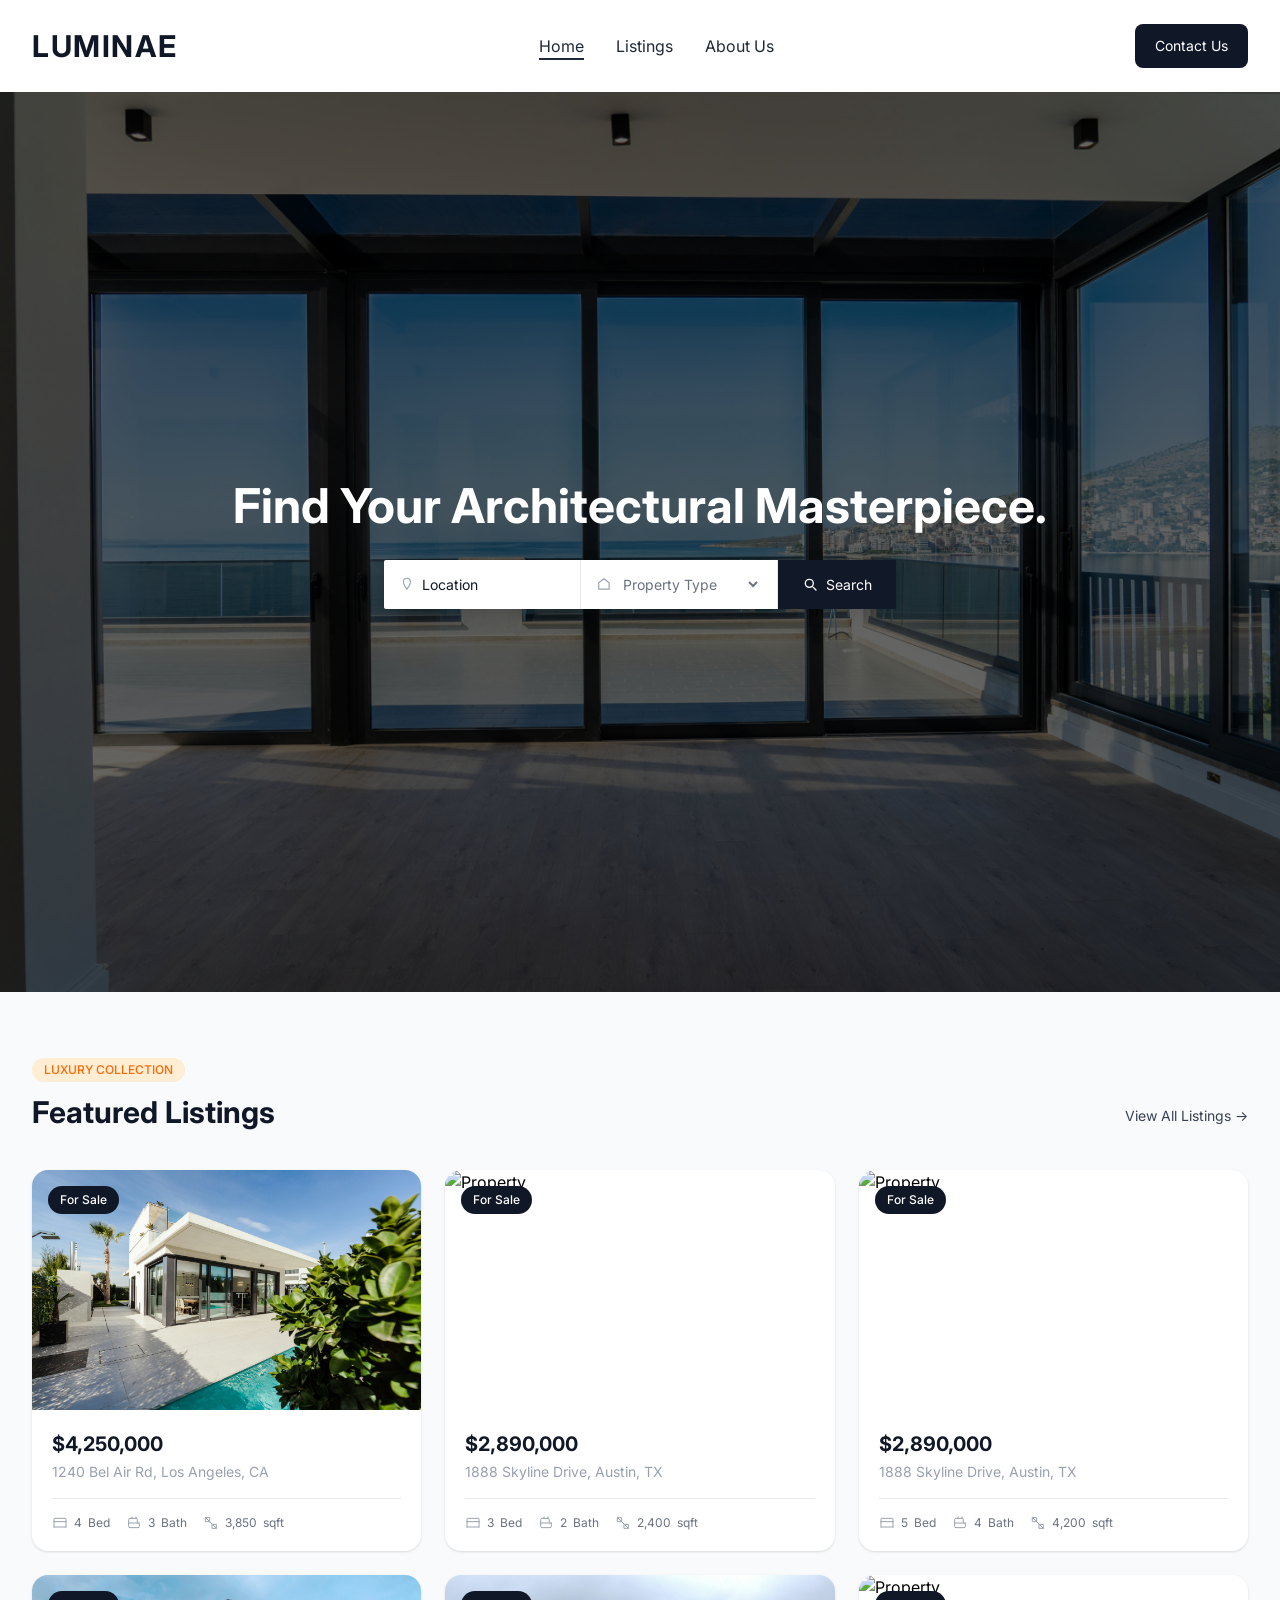
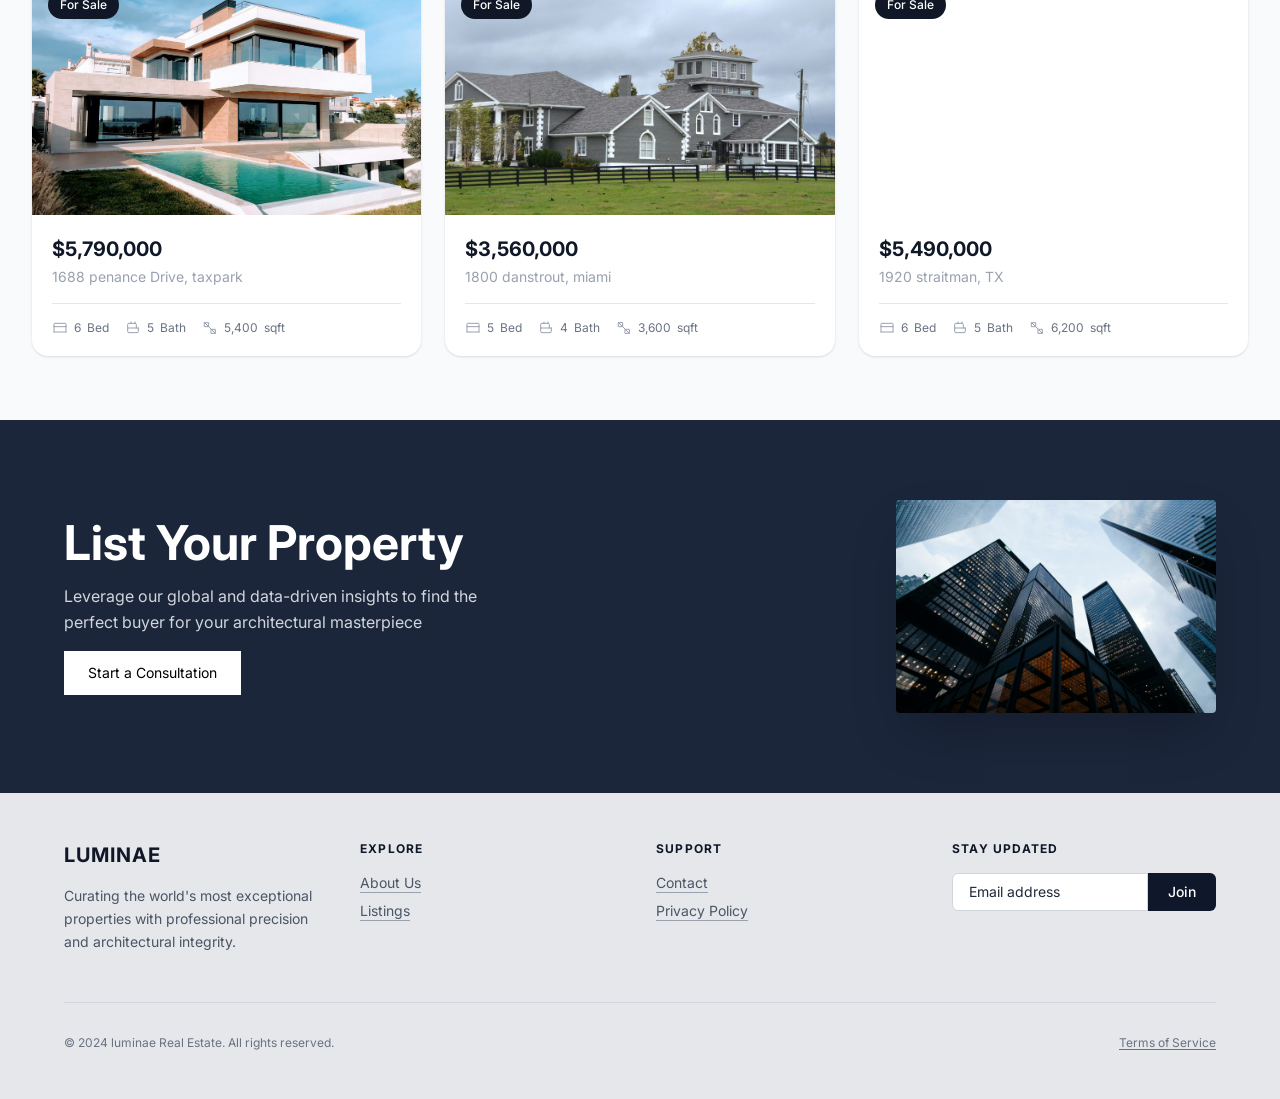
==== commit 5d6de8eb: "fix: card expand, button layout" ====
--- a/index.html
+++ b/index.html
@@ -94,7 +94,7 @@
 
 <body class="font-inter">
     <nav id="navbar" class="flex items-center justify-between px-8 py-6 sticky top-0 z-50 bg-white">
-        <div class="text-3xl font-bold text-gray-900 tracking-wider uppercase" id="luminae-logo">Luminae</div>
+        <a href="index.html" class="text-3xl font-bold text-gray-900 tracking-wider uppercase" id="luminae-logo">Luminae</a>
         <ul class="hidden md:flex items-center gap-8">
             <li><a href="index.html" class="text-md text-gray-800 border-b-2 border-gray-800 pb-0.5">Home</a></li>
             <li>
@@ -292,7 +292,7 @@
     <footer class="bg-[#e5e7eb] text-gray-800 px-8 py-12 md:px-16" id="footer">
         <div class="max-w-7xl mx-auto grid grid-cols-1 md:grid-cols-4 gap-12 md:gap-8">
             <div class="space-y-4">
-                <h2 class="text-xl text-gray-900 font-bold tracking-wider uppercase">Estate</h2>
+                <h2 class="text-xl text-gray-900 font-bold tracking-wider uppercase">luminae</h2>
                 <p class="text-sm leading-relaxed text-gray-600 max-w-xs">Curating the world's most exceptional properties with professional precision and architectural integrity.</p>
             </div>
             <div class="space-y-4">
@@ -318,7 +318,7 @@
             </div>
         </div>
         <div class="max-w-7xl mx-auto border-t border-gray-300 mt-12 pt-8 flex flex-col md:flex-row justify-between items-center gap-4 text-xs text-gray-500">
-            <p>© 2024 Estate Luxury Real Estate. All rights reserved.</p>
+            <p>© 2024 luminae Real Estate. All rights reserved.</p>
             <a href="#" class="underline underline-offset-2">Terms of Service</a>
         </div>
     </footer>
